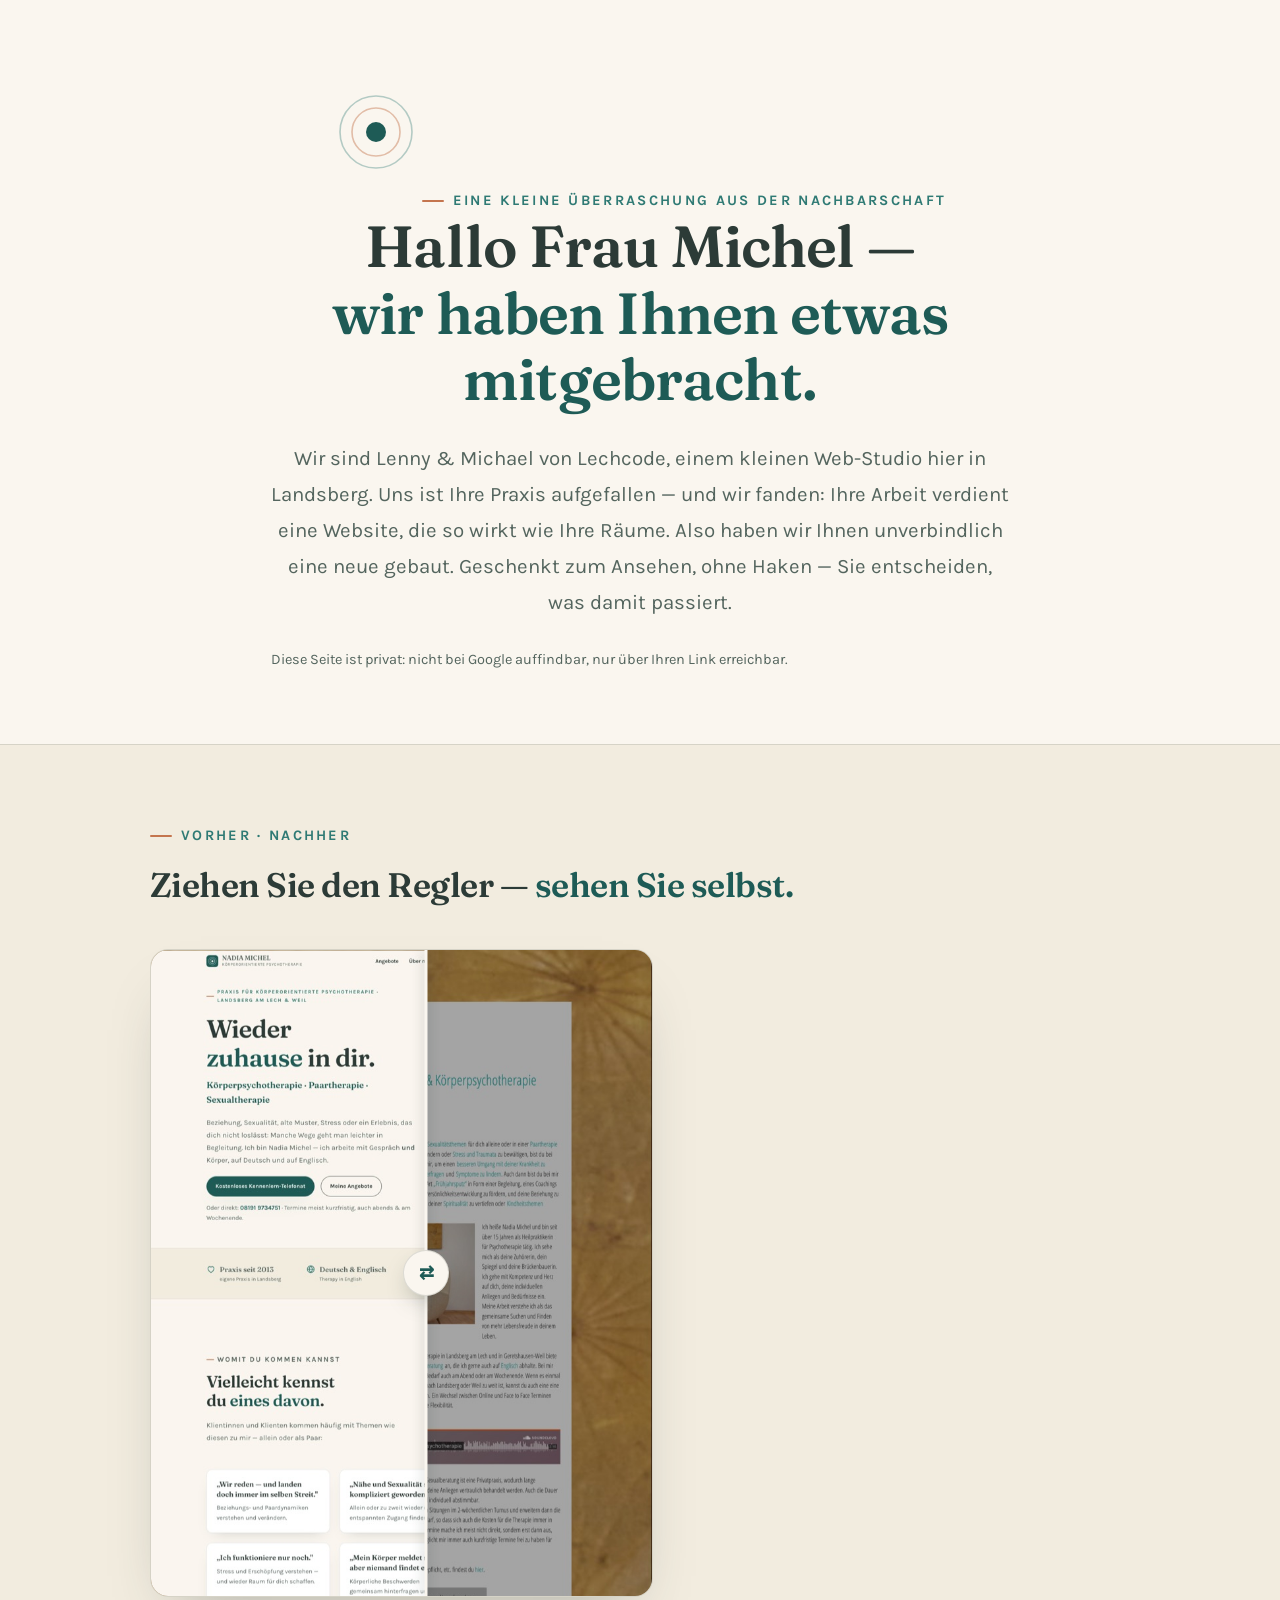
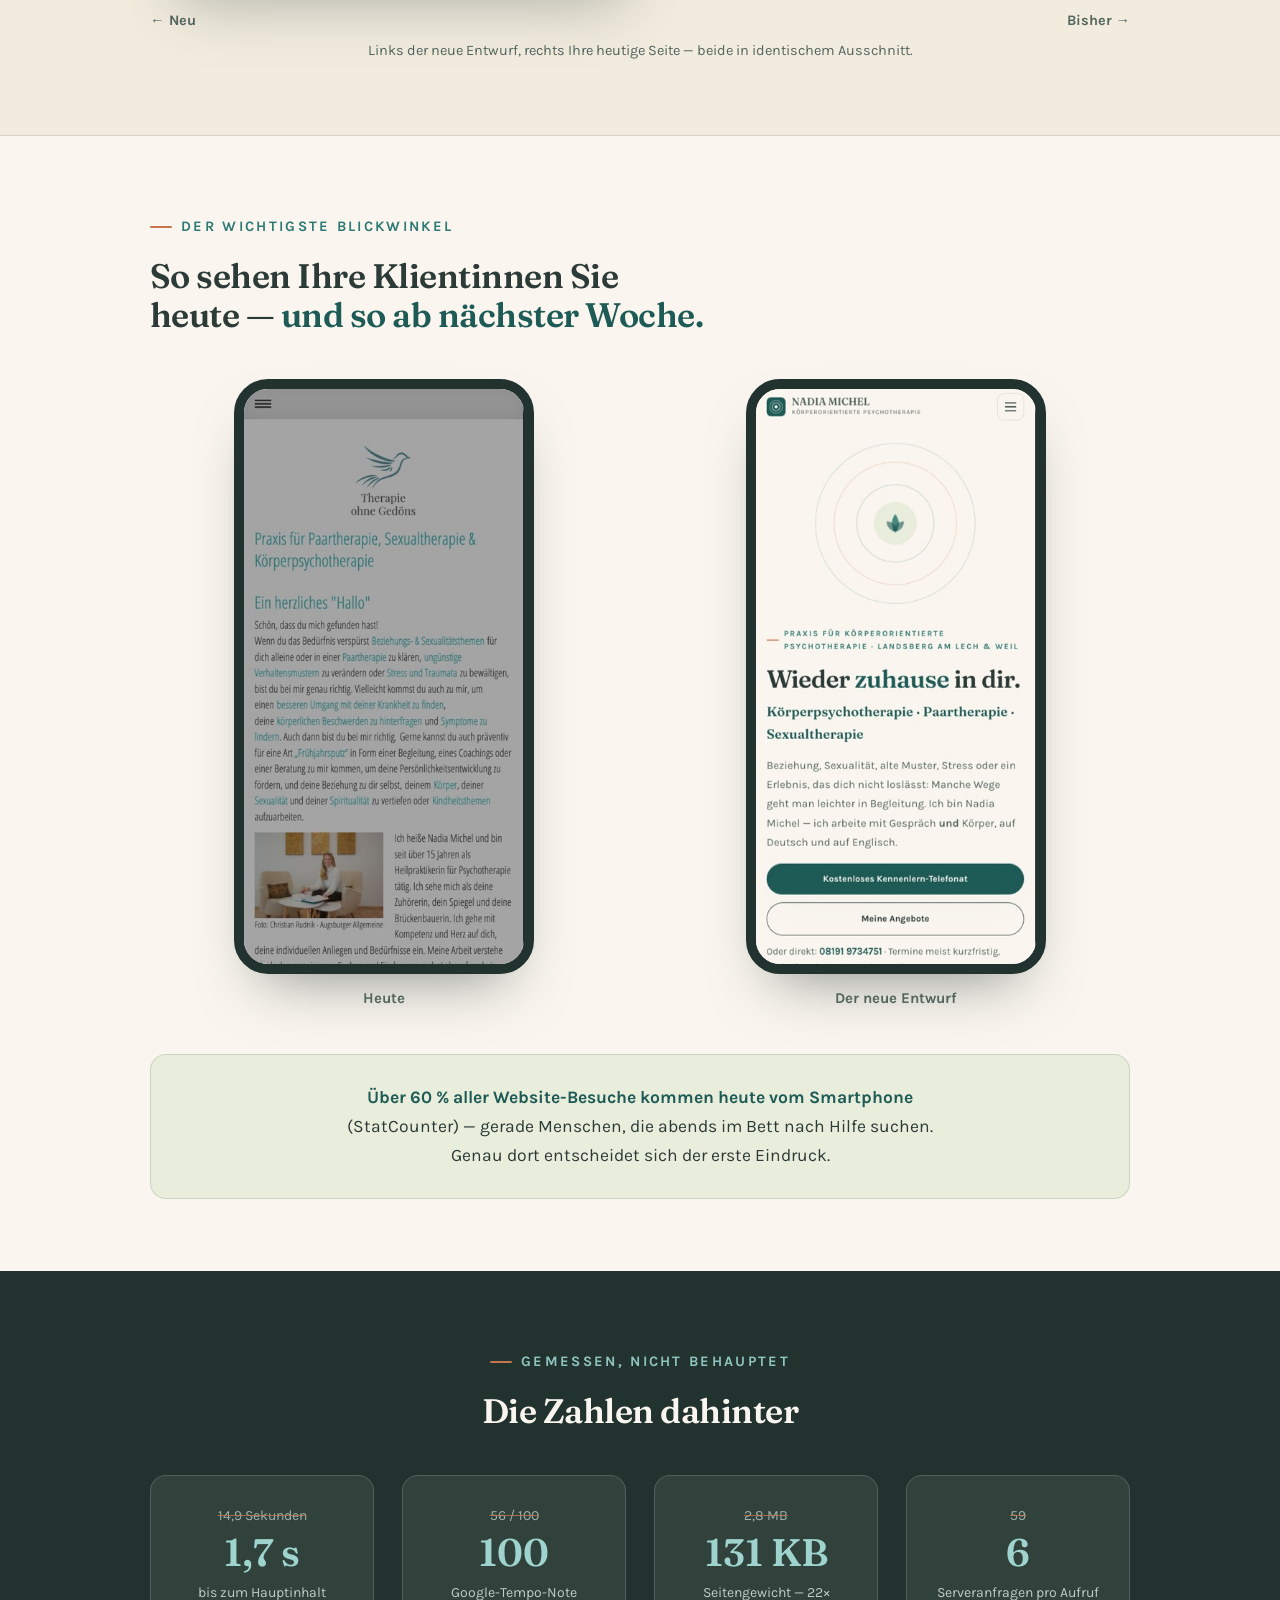
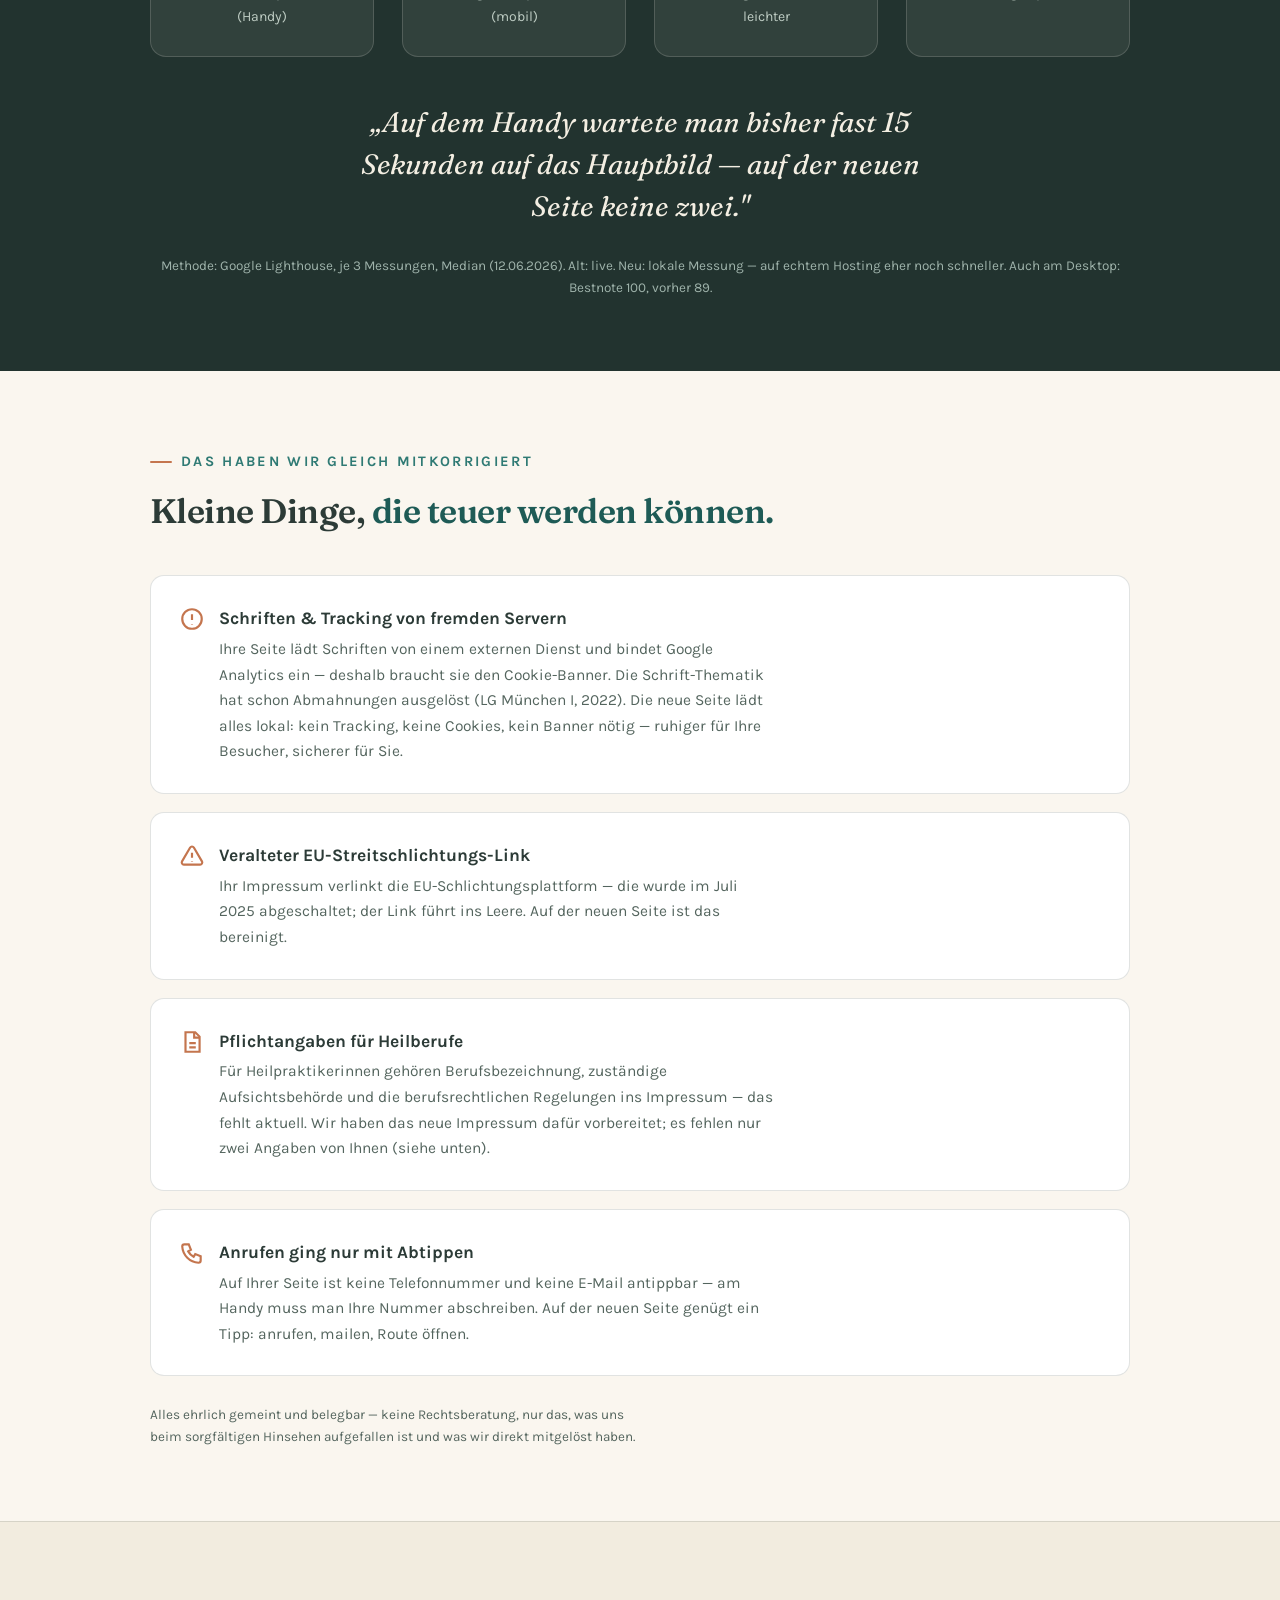
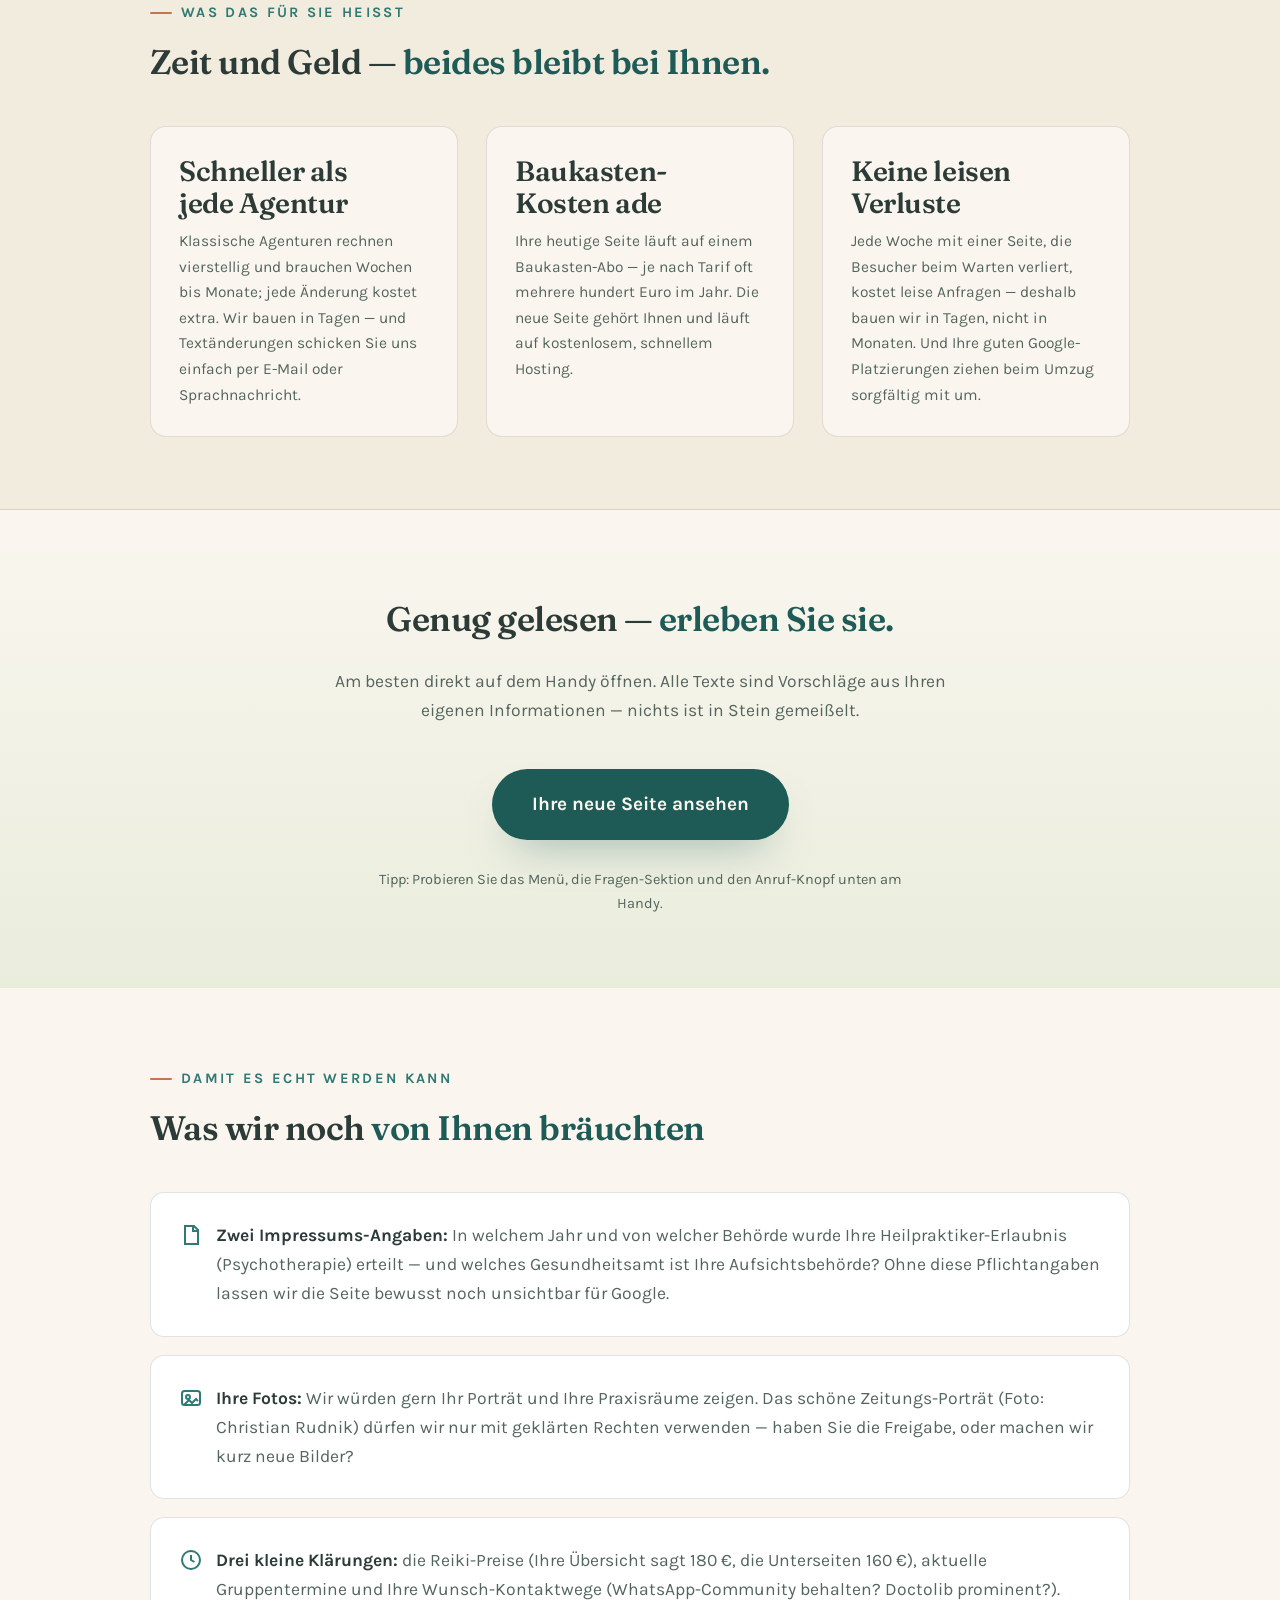
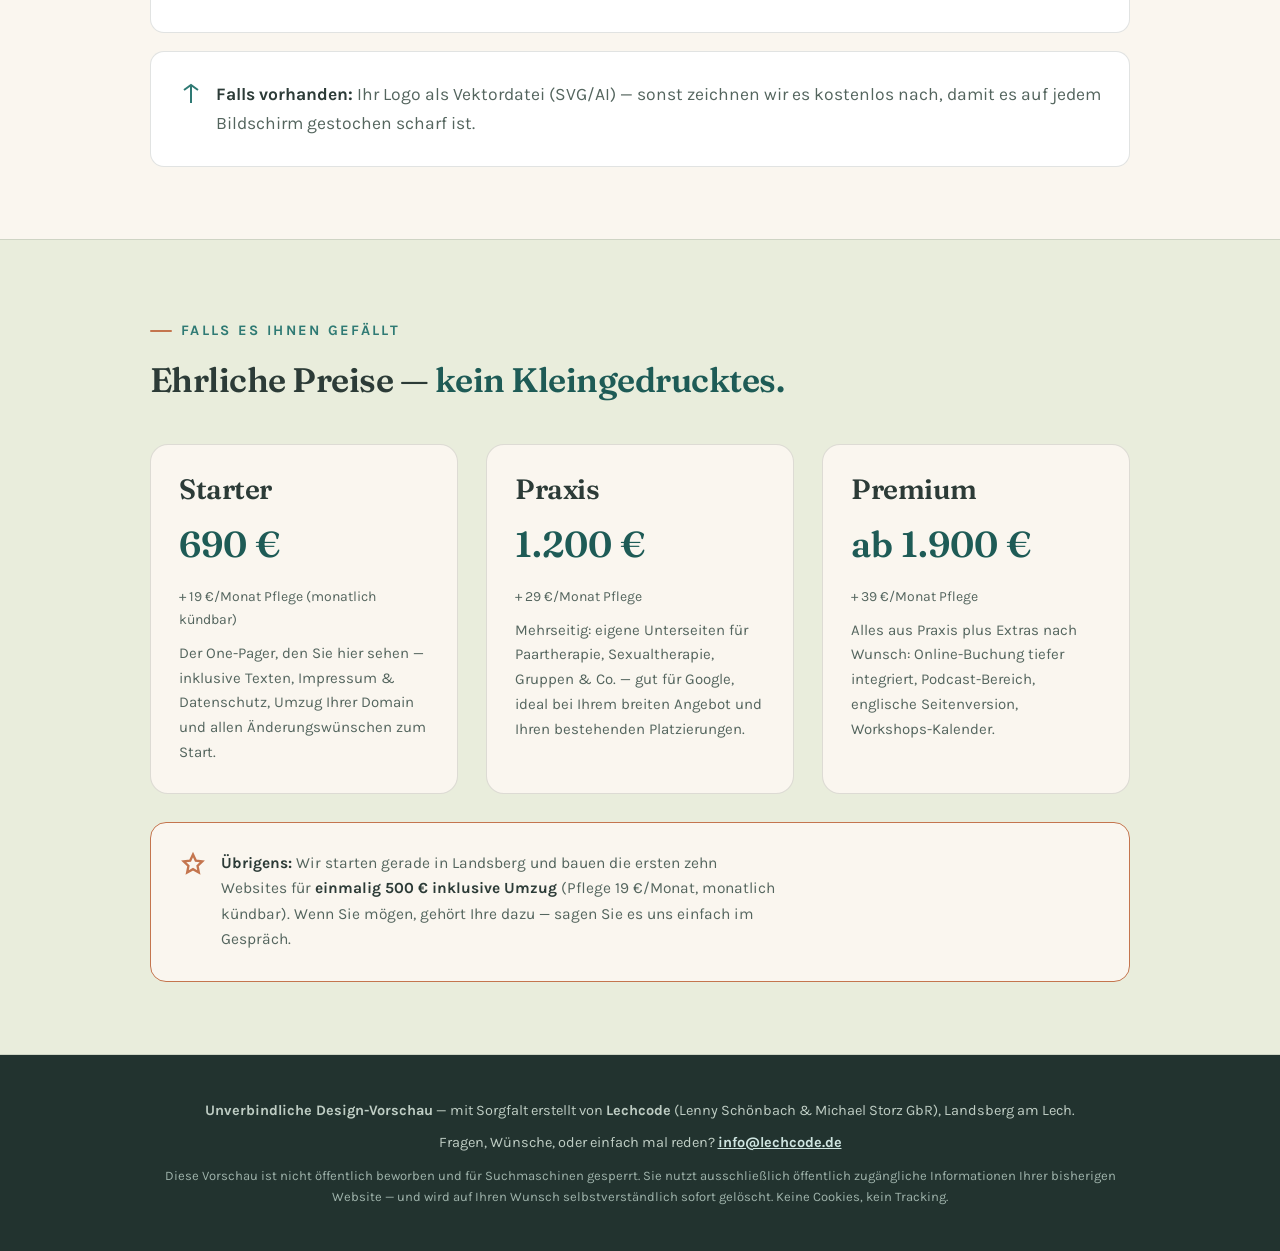
==== vorschau.html @ 9a9c70a4 "Demo-Vorschau Nadia Michel — körperorientierte Psychotherapie Landsberg (Lechcode, DEMO/KALT)" ====
<!DOCTYPE html>
<!-- LECHCODE Enthüllungsseite (QR-Ziel) · Variante KALT · 12.06.2026 -->
<html lang="de">
<head>
<meta charset="UTF-8" />
<meta name="viewport" content="width=device-width, initial-scale=1.0" />
<script>document.documentElement.classList.add('js');</script>
<meta name="robots" content="noindex, nofollow" />
<title>Eine Überraschung für Ihre Praxis, Frau Michel</title>
<meta name="description" content="Wir haben Ihre Website neu gedacht — eine unverbindliche Design-Vorschau von Lechcode aus Landsberg." />
<meta property="og:title" content="Eine Überraschung für Ihre Praxis, Frau Michel" />
<meta property="og:description" content="Ihre Website — neu gedacht. Unverbindliche Design-Vorschau von Lechcode, Landsberg." />
<meta property="og:type" content="website" />
<meta property="og:locale" content="de_DE" />
<meta property="og:image" content="https://lechcode.github.io/nadia-michel-vorschau/assets/og.jpg" />
<link rel="icon" href="data:image/svg+xml,%3Csvg xmlns='http://www.w3.org/2000/svg' viewBox='0 0 64 64'%3E%3Crect width='64' height='64' rx='14' fill='%231e5b56'/%3E%3Ccircle cx='32' cy='32' r='21' fill='none' stroke='%23faf6ef' stroke-width='2.4' opacity='.45'/%3E%3Ccircle cx='32' cy='32' r='13' fill='none' stroke='%23faf6ef' stroke-width='2.4' opacity='.75'/%3E%3Ccircle cx='32' cy='32' r='5.2' fill='%23faf6ef'/%3E%3C/svg%3E" />
<link rel="preload" href="assets/fonts/fraunces-600.woff2" as="font" type="font/woff2" crossorigin>
<link rel="preload" href="assets/fonts/karla-regular.woff2" as="font" type="font/woff2" crossorigin>
<link rel="stylesheet" href="assets/fonts.css">
<style>
:root{
  --paper:#faf6ef; --sand:#f2ecdf; --sage:#e9eddc;
  --ink:#2c3b37; --soft:#54655e; --teal:#2f7a74; --deep:#1e5b56; --night:#22332f;
  --terra:#c4754e; --line:rgba(44,59,55,.14);
  --serif:"Fraunces","Fraunces Fallback",Georgia,serif; --sans:"Karla","Karla Fallback",Arial,sans-serif;
  --s1:clamp(14px, 1.6vw, 18px); --s2:clamp(20px, 2.4vw, 28px); --s3:clamp(30px, 3.8vw, 44px); --s4:clamp(46px, 6vw, 72px);
  --ease:cubic-bezier(.22,.61,.36,1);
}
*{margin:0;padding:0;box-sizing:border-box;}
body{background:var(--paper);color:var(--ink);font-family:var(--sans);font-size:clamp(16px, .4vw + 15px, 17.5px);line-height:1.65;-webkit-font-smoothing:antialiased;}
h1,h2,h3{font-family:var(--serif);font-weight:600;line-height:1.15;letter-spacing:-.015em;text-wrap:balance;}
h1 em,h2 em{font-style:normal;color:var(--deep);}
p{max-width:62ch;}
a{color:var(--deep);}
img{display:block;max-width:100%;height:auto;}
.wrap{width:min(980px,92vw);margin-inline:auto;}
section{padding:var(--s4) 0;}
.eyebrow{font-weight:700;font-size:clamp(13.5px,.3vw + 12.7px,14.5px);letter-spacing:.16em;text-transform:uppercase;color:var(--teal);display:inline-flex;align-items:center;gap:9px;}
.eyebrow::before{content:"";width:22px;height:2px;border-radius:2px;background:var(--terra);}
h2{font-size:clamp(25px, 2.1vw + 19px, 34px);margin-top:var(--s1);}
.lead{color:var(--soft);font-size:clamp(18px,.65vw + 16.3px,20.5px);line-height:1.75;margin-top:var(--s2);}
.btn{display:inline-flex;align-items:center;justify-content:center;gap:10px;background:var(--deep);color:var(--paper);text-decoration:none;font-weight:700;font-size:17px;padding:16px 30px;border-radius:999px;min-height:48px;box-shadow:0 22px 44px -22px rgba(30,91,86,.5);transition:transform .25s var(--ease),background .25s;}
.btn:hover{background:var(--teal);transform:translateY(-2px);}
.hero{padding-top:clamp(60px,10vh,110px);text-align:center;}
.hero .wrap{max-width:780px;}
.hero h1{font-size:clamp(32px, 4.6vw + 16px, 58px);}
.hero .lead{margin-inline:auto;}
.kreis-deko{width:84px;height:84px;margin:0 auto var(--s2);}
.hinweis-zeile{margin-top:var(--s2);font-size:14.5px;color:var(--soft);}

.slider-sec{background:var(--sand);border-block:1px solid var(--line);}
.slider{position:relative;border-radius:18px;overflow:hidden;border:1px solid var(--line);box-shadow:0 30px 60px -30px rgba(44,59,55,.4);max-height:72vh;aspect-ratio:760/980;}
.slider img{width:100%;height:100%;object-fit:cover;object-position:top center;position:absolute;inset:0;}
.slider .oben{position:absolute;inset:0;clip-path:inset(0 45% 0 0);}
.slider .linie{position:absolute;top:0;bottom:0;left:55%;width:3px;background:var(--paper);transform:translateX(-50%);pointer-events:none;box-shadow:0 0 12px rgba(34,51,47,.35);}
.slider .griff{position:absolute;top:50%;left:55%;transform:translate(-50%,-50%);width:46px;height:46px;border-radius:50%;background:var(--paper);border:1px solid var(--line);display:grid;place-items:center;font-weight:700;color:var(--deep);pointer-events:none;box-shadow:0 10px 24px -8px rgba(44,59,55,.4);}
.slider input{position:absolute;inset:0;width:100%;height:100%;opacity:0;cursor:ew-resize;}
.slider-labels{display:flex;justify-content:space-between;margin-top:12px;font-weight:700;font-size:14.5px;color:var(--soft);}
.slider-hint{text-align:center;color:var(--soft);font-size:14.5px;margin-top:6px;max-width:100%;}

.phones{display:grid;grid-template-columns:1fr 1fr;gap:var(--s3);align-items:start;margin-top:var(--s3);}
.phone{max-width:300px;margin-inline:auto;}
.phone .rahmen{border:10px solid var(--night);border-radius:34px;overflow:hidden;box-shadow:0 30px 60px -28px rgba(34,51,47,.55);background:#fff;}
.phone img{width:100%;}
.phone figcaption{text-align:center;margin-top:12px;font-weight:700;color:var(--soft);font-size:15px;}
.stat-box{margin-top:var(--s3);background:var(--sage);border:1px solid var(--line);border-radius:16px;padding:var(--s2);text-align:center;}
.stat-box b{color:var(--deep);}
.stat-box p{margin-inline:auto;}

.tacho{background:var(--night);color:var(--paper);text-align:center;}
.tacho h2,.tacho .eyebrow{color:var(--paper);}
.tacho .eyebrow{color:#8fc4be;}
.tacho-grid{display:grid;grid-template-columns:repeat(4,1fr);gap:var(--s2);margin-top:var(--s3);}
.tacho-card{background:rgba(250,246,239,.07);border:1px solid rgba(250,246,239,.16);border-radius:16px;padding:var(--s2);}
.tacho-card .alt{font-size:14px;color:#9fb3ab;text-decoration:line-through;text-decoration-color:rgba(196,117,78,.8);}
.tacho-card .neu{font-family:var(--serif);font-size:clamp(26px,3vw,40px);color:#9ed4cd;line-height:1.1;margin-top:4px;}
.tacho-card .label{font-size:14px;color:#bfcdc4;margin-top:8px;}
.tacho-satz{margin:var(--s3) auto 0;font-family:var(--serif);font-style:italic;font-size:var(--s2);max-width:34ch;color:#f3eee2;line-height:1.5;}
.tacho-fine{margin-top:var(--s2);font-size:13.5px;color:#9fb3ab;max-width:100%;}

.recht-grid{display:grid;gap:var(--s1);margin-top:var(--s3);}
.recht-item{display:flex;gap:14px;background:#fff;border:1px solid var(--line);border-radius:14px;padding:var(--s2);}
.recht-item svg{width:26px;height:26px;flex:none;margin-top:2px;}
.recht-item b{display:block;}
.recht-item p{color:var(--soft);font-size:15.5px;margin-top:4px;}
.recht-fine{margin-top:var(--s2);font-size:13.5px;color:var(--soft);}

.heisst{background:var(--sand);border-block:1px solid var(--line);}
.heisst-grid{display:grid;grid-template-columns:repeat(3,1fr);gap:var(--s2);margin-top:var(--s3);}
.heisst-card{background:var(--paper);border:1px solid var(--line);border-radius:16px;padding:var(--s2);}
.heisst-card h3{font-size:var(--s2);}
.heisst-card p{color:var(--soft);font-size:15.5px;margin-top:10px;}

.cta-mitte{text-align:center;background:linear-gradient(180deg,var(--paper),var(--sage));}
.cta-mitte .btn{font-size:19px;padding:20px 40px;}
.cta-mitte p{margin:var(--s2) auto 0;color:var(--soft);}

.brauchen ul{list-style:none;display:grid;gap:var(--s1);margin-top:var(--s3);}
.brauchen li{display:flex;gap:13px;background:#fff;border:1px solid var(--line);border-radius:14px;padding:var(--s2);color:var(--soft);}
.brauchen li b{color:var(--ink);}
.brauchen svg{width:24px;height:24px;flex:none;margin-top:2px;}

.preise{background:var(--sage);border-block:1px solid var(--line);}
.preis-grid{display:grid;grid-template-columns:repeat(3,1fr);gap:var(--s2);margin-top:var(--s3);}
.preis-card{background:var(--paper);border:1px solid var(--line);border-radius:18px;padding:var(--s2);display:flex;flex-direction:column;gap:10px;}
.preis-card h3{font-size:var(--s2);}
.preis-card .summe{font-family:var(--serif);font-size:clamp(26px,3vw,36px);color:var(--deep);}
.preis-card .monat{font-size:14px;color:var(--soft);}
.preis-card p{color:var(--soft);font-size:15px;flex-grow:1;}
.start-box{margin-top:var(--s2);background:var(--paper);border:1.5px solid var(--terra);border-radius:16px;padding:var(--s2);display:flex;gap:14px;align-items:flex-start;}
.start-box svg{width:28px;height:28px;flex:none;}
.start-box p{color:var(--soft);font-size:15.5px;}
.start-box b{color:var(--ink);}

.site-footer{background:var(--night);color:#bfcdc4;padding:var(--s3) 0;text-align:center;font-size:14.5px;}
.site-footer a{color:#cfe5e1;font-weight:700;}
.site-footer p{max-width:100%;}
.site-footer .fein{margin-top:10px;font-size:13px;color:#9fb3ab;}

.js .reveal{opacity:0;transform:translateY(16px);transition:opacity .45s var(--ease),transform .45s var(--ease);}
.js .reveal.in{opacity:1;transform:none;}
@media (prefers-reduced-motion: reduce){.js .reveal{opacity:1;transform:none;transition:none;}.btn{transition:none;}}
@media (max-width: 820px){
  .tacho-grid{grid-template-columns:1fr 1fr;}
  .heisst-grid,.preis-grid{grid-template-columns:1fr;}
  .phones{grid-template-columns:1fr;}
}
</style>
</head>
<body>

<!-- 1 · Persönliche Begrüßung -->
<section class="hero">
  <div class="wrap">
    <svg class="kreis-deko" viewBox="0 0 84 84" role="img" aria-label="Drei ruhige Kreise"><circle cx="42" cy="42" r="36" fill="none" stroke="#2f7a74" stroke-width="1.6" opacity=".35"/><circle cx="42" cy="42" r="24" fill="none" stroke="#c4754e" stroke-width="1.6" opacity=".45"/><circle cx="42" cy="42" r="10" fill="#1e5b56"/></svg>
    <p class="eyebrow" style="justify-content:center">Eine kleine Überraschung aus der Nachbarschaft</p>
    <h1>Hallo Frau Michel —<br><em>wir haben Ihnen etwas mitgebracht.</em></h1>
    <p class="lead">Wir sind Lenny &amp; Michael von Lechcode, einem kleinen Web-Studio hier in Landsberg. Uns ist Ihre Praxis aufgefallen — und wir fanden: Ihre Arbeit verdient eine Website, die so wirkt wie Ihre Räume. Also haben wir Ihnen unverbindlich eine neue gebaut. Geschenkt zum Ansehen, ohne Haken — Sie entscheiden, was damit passiert.</p>
    <p class="hinweis-zeile">Diese Seite ist privat: nicht bei Google auffindbar, nur über Ihren Link erreichbar.</p>
  </div>
</section>

<!-- 2 · Vorher/Nachher-Slider -->
<section class="slider-sec">
  <div class="wrap">
    <p class="eyebrow">Vorher · Nachher</p>
    <h2>Ziehen Sie den Regler — <em>sehen Sie selbst.</em></h2>
    <div class="slider reveal" id="slider" style="margin-top:var(--s3)">
      <img src="vorschau-assets/slider-alt.jpg" alt="Ihre bisherige Website (Bildschirmfoto)" width="760" height="2216" fetchpriority="high">
      <div class="oben" id="slider-oben">
        <img src="vorschau-assets/slider-neu.jpg" alt="Der neue Entwurf Ihrer Website (Bildschirmfoto)" width="760" height="2216">
      </div>
      <div class="linie" id="slider-linie" aria-hidden="true"></div>
      <div class="griff" id="slider-griff" aria-hidden="true">⇄</div>
      <input type="range" min="0" max="100" value="55" id="slider-range" aria-label="Vergleich alt und neu: Regler nach links für die alte, nach rechts für die neue Seite">
    </div>
    <div class="slider-labels"><span>← Neu</span><span>Bisher →</span></div>
    <p class="slider-hint">Links der neue Entwurf, rechts Ihre heutige Seite — beide in identischem Ausschnitt.</p>
  </div>
</section>

<!-- 3 · Handy-Reframe -->
<section>
  <div class="wrap">
    <p class="eyebrow">Der wichtigste Blickwinkel</p>
    <h2>So sehen Ihre Klientinnen Sie heute — <em>und so ab nächster Woche.</em></h2>
    <div class="phones">
      <figure class="phone reveal">
        <div class="rahmen"><img src="vorschau-assets/phone-alt.jpg" alt="Ihre bisherige Website auf dem Smartphone" width="390" height="800" loading="lazy" decoding="async"></div>
        <figcaption>Heute</figcaption>
      </figure>
      <figure class="phone reveal">
        <div class="rahmen"><img src="vorschau-assets/phone-neu.jpg" alt="Der neue Entwurf auf dem Smartphone" width="390" height="800" loading="lazy" decoding="async"></div>
        <figcaption>Der neue Entwurf</figcaption>
      </figure>
    </div>
    <div class="stat-box reveal">
      <p><b>Über 60 % aller Website-Besuche kommen heute vom Smartphone</b> (StatCounter) — gerade Menschen, die abends im Bett nach Hilfe suchen. Genau dort entscheidet sich der erste Eindruck.</p>
    </div>
  </div>
</section>

<!-- 4 · Tacho -->
<section class="tacho">
  <div class="wrap">
    <p class="eyebrow">Gemessen, nicht behauptet</p>
    <h2>Die Zahlen dahinter</h2>
    <div class="tacho-grid">
      <div class="tacho-card reveal"><div class="alt">14,9 Sekunden</div><div class="neu">1,7 s</div><div class="label">bis zum Hauptinhalt (Handy)</div></div>
      <div class="tacho-card reveal"><div class="alt">56 / 100</div><div class="neu">100</div><div class="label">Google-Tempo-Note (mobil)</div></div>
      <div class="tacho-card reveal"><div class="alt">2,8 MB</div><div class="neu">131 KB</div><div class="label">Seitengewicht — 22× leichter</div></div>
      <div class="tacho-card reveal"><div class="alt">59</div><div class="neu">6</div><div class="label">Serveranfragen pro Aufruf</div></div>
    </div>
    <p class="tacho-satz">„Auf dem Handy wartete man bisher fast 15 Sekunden auf das Hauptbild — auf der neuen Seite keine zwei."</p>
    <p class="tacho-fine">Methode: Google Lighthouse, je 3 Messungen, Median (12.06.2026). Alt: live. Neu: lokale Messung — auf echtem Hosting eher noch schneller. Auch am Desktop: Bestnote 100, vorher 89.</p>
  </div>
</section>

<!-- 5 · Rechts-Block -->
<section>
  <div class="wrap">
    <p class="eyebrow">Das haben wir gleich mitkorrigiert</p>
    <h2>Kleine Dinge, <em>die teuer werden können.</em></h2>
    <div class="recht-grid">
      <div class="recht-item reveal">
        <svg viewBox="0 0 24 24" fill="none" stroke="#c4754e" stroke-width="2" aria-hidden="true"><circle cx="12" cy="12" r="9"/><path d="M12 7.5v5.5M12 16.5v.5"/></svg>
        <div><b>Schriften &amp; Tracking von fremden Servern</b><p>Ihre Seite lädt Schriften von einem externen Dienst und bindet Google Analytics ein — deshalb braucht sie den Cookie-Banner. Die Schrift-Thematik hat schon Abmahnungen ausgelöst (LG München I, 2022). Die neue Seite lädt alles lokal: kein Tracking, keine Cookies, kein Banner nötig — ruhiger für Ihre Besucher, sicherer für Sie.</p></div>
      </div>
      <div class="recht-item reveal">
        <svg viewBox="0 0 24 24" fill="none" stroke="#c4754e" stroke-width="2" aria-hidden="true"><path d="M10.3 4.2 2.8 17a2 2 0 0 0 1.7 3h15a2 2 0 0 0 1.7-3L13.7 4.2a2 2 0 0 0-3.4 0Z"/><path d="M12 9v4.5M12 17v.5"/></svg>
        <div><b>Veralteter EU-Streitschlichtungs-Link</b><p>Ihr Impressum verlinkt die EU-Schlichtungsplattform — die wurde im Juli 2025 abgeschaltet; der Link führt ins Leere. Auf der neuen Seite ist das bereinigt.</p></div>
      </div>
      <div class="recht-item reveal">
        <svg viewBox="0 0 24 24" fill="none" stroke="#c4754e" stroke-width="2" aria-hidden="true"><path d="M6 3h9l4 4v14H6Z"/><path d="M14 3v5h5M9.5 13h6M9.5 17h6"/></svg>
        <div><b>Pflichtangaben für Heilberufe</b><p>Für Heilpraktikerinnen gehören Berufsbezeichnung, zuständige Aufsichtsbehörde und die berufsrechtlichen Regelungen ins Impressum — das fehlt aktuell. Wir haben das neue Impressum dafür vorbereitet; es fehlen nur zwei Angaben von Ihnen (siehe unten).</p></div>
      </div>
      <div class="recht-item reveal">
        <svg viewBox="0 0 24 24" fill="none" stroke="#c4754e" stroke-width="2" aria-hidden="true"><path d="M5 4h4l2 5-2.5 1.5a12 12 0 0 0 5 5L15 13l5 2v4a2 2 0 0 1-2 2A16 16 0 0 1 3 6a2 2 0 0 1 2-2Z"/></svg>
        <div><b>Anrufen ging nur mit Abtippen</b><p>Auf Ihrer Seite ist keine Telefonnummer und keine E-Mail antippbar — am Handy muss man Ihre Nummer abschreiben. Auf der neuen Seite genügt ein Tipp: anrufen, mailen, Route öffnen.</p></div>
      </div>
    </div>
    <p class="recht-fine">Alles ehrlich gemeint und belegbar — keine Rechtsberatung, nur das, was uns beim sorgfältigen Hinsehen aufgefallen ist und was wir direkt mitgelöst haben.</p>
  </div>
</section>

<!-- 6 · Was das heißt -->
<section class="heisst">
  <div class="wrap">
    <p class="eyebrow">Was das für Sie heißt</p>
    <h2>Zeit und Geld — <em>beides bleibt bei Ihnen.</em></h2>
    <div class="heisst-grid">
      <div class="heisst-card reveal"><h3>Schneller als jede Agentur</h3><p>Klassische Agenturen rechnen vierstellig und brauchen Wochen bis Monate; jede Änderung kostet extra. Wir bauen in Tagen — und Textänderungen schicken Sie uns einfach per E-Mail oder Sprachnachricht.</p></div>
      <div class="heisst-card reveal"><h3>Baukasten-Kosten ade</h3><p>Ihre heutige Seite läuft auf einem Baukasten-Abo — je nach Tarif oft mehrere hundert Euro im Jahr. Die neue Seite gehört Ihnen und läuft auf kostenlosem, schnellem Hosting.</p></div>
      <div class="heisst-card reveal"><h3>Keine leisen Verluste</h3><p>Jede Woche mit einer Seite, die Besucher beim Warten verliert, kostet leise Anfragen — deshalb bauen wir in Tagen, nicht in Monaten. Und Ihre guten Google-Platzierungen ziehen beim Umzug sorgfältig mit um.</p></div>
    </div>
  </div>
</section>

<!-- 7 · Button zur Demo -->
<section class="cta-mitte">
  <div class="wrap">
    <h2>Genug gelesen — <em>erleben Sie sie.</em></h2>
    <p style="margin-bottom:var(--s3)">Am besten direkt auf dem Handy öffnen. Alle Texte sind Vorschläge aus Ihren eigenen Informationen — nichts ist in Stein gemeißelt.</p>
    <a class="btn" href="index.html">Ihre neue Seite ansehen</a>
    <p style="font-size:14.5px">Tipp: Probieren Sie das Menü, die Fragen-Sektion und den Anruf-Knopf unten am Handy.</p>
  </div>
</section>

<!-- 8 · Was wir noch brauchen -->
<section class="brauchen">
  <div class="wrap">
    <p class="eyebrow">Damit es echt werden kann</p>
    <h2>Was wir noch <em>von Ihnen bräuchten</em></h2>
    <ul>
      <li class="reveal"><svg viewBox="0 0 24 24" fill="none" stroke="#2f7a74" stroke-width="2" aria-hidden="true"><path d="M6 3h9l4 4v14H6Z"/><path d="M14 3v5h5"/></svg><span><b>Zwei Impressums-Angaben:</b> In welchem Jahr und von welcher Behörde wurde Ihre Heilpraktiker-Erlaubnis (Psychotherapie) erteilt — und welches Gesundheitsamt ist Ihre Aufsichtsbehörde? Ohne diese Pflichtangaben lassen wir die Seite bewusst noch unsichtbar für Google.</span></li>
      <li class="reveal"><svg viewBox="0 0 24 24" fill="none" stroke="#2f7a74" stroke-width="2" aria-hidden="true"><rect x="3" y="5" width="18" height="14" rx="2.5"/><circle cx="9" cy="11" r="2"/><path d="m5 19 5-5 3 3 4-4 2 2"/></svg><span><b>Ihre Fotos:</b> Wir würden gern Ihr Porträt und Ihre Praxisräume zeigen. Das schöne Zeitungs-Porträt (Foto: Christian Rudnik) dürfen wir nur mit geklärten Rechten verwenden — haben Sie die Freigabe, oder machen wir kurz neue Bilder?</span></li>
      <li class="reveal"><svg viewBox="0 0 24 24" fill="none" stroke="#2f7a74" stroke-width="2" aria-hidden="true"><circle cx="12" cy="12" r="9"/><path d="M12 7v5l3.5 2"/></svg><span><b>Drei kleine Klärungen:</b> die Reiki-Preise (Ihre Übersicht sagt 180 €, die Unterseiten 160 €), aktuelle Gruppentermine und Ihre Wunsch-Kontaktwege (WhatsApp-Community behalten? Doctolib prominent?).</span></li>
      <li class="reveal"><svg viewBox="0 0 24 24" fill="none" stroke="#2f7a74" stroke-width="2" aria-hidden="true"><path d="M12 3v18M5 8l7-5 7 5"/></svg><span><b>Falls vorhanden:</b> Ihr Logo als Vektordatei (SVG/AI) — sonst zeichnen wir es kostenlos nach, damit es auf jedem Bildschirm gestochen scharf ist.</span></li>
    </ul>
  </div>
</section>

<!-- 9 · Preise (KALT: Pakete + Startangebot-Hinweis) -->
<section class="preise">
  <div class="wrap">
    <p class="eyebrow">Falls es Ihnen gefällt</p>
    <h2>Ehrliche Preise — <em>kein Kleingedrucktes.</em></h2>
    <div class="preis-grid">
      <div class="preis-card reveal"><h3>Starter</h3><div class="summe">690 €</div><div class="monat">+ 19 €/Monat Pflege (monatlich kündbar)</div><p>Der One-Pager, den Sie hier sehen — inklusive Texten, Impressum &amp; Datenschutz, Umzug Ihrer Domain und allen Änderungswünschen zum Start.</p></div>
      <div class="preis-card reveal"><h3>Praxis</h3><div class="summe">1.200 €</div><div class="monat">+ 29 €/Monat Pflege</div><p>Mehrseitig: eigene Unterseiten für Paartherapie, Sexualtherapie, Gruppen &amp; Co. — gut für Google, ideal bei Ihrem breiten Angebot und Ihren bestehenden Platzierungen.</p></div>
      <div class="preis-card reveal"><h3>Premium</h3><div class="summe">ab 1.900 €</div><div class="monat">+ 39 €/Monat Pflege</div><p>Alles aus Praxis plus Extras nach Wunsch: Online-Buchung tiefer integriert, Podcast-Bereich, englische Seitenversion, Workshops-Kalender.</p></div>
    </div>
    <div class="start-box reveal">
      <svg viewBox="0 0 24 24" fill="none" stroke="#c4754e" stroke-width="2" aria-hidden="true"><path d="M12 3l2.4 5.2 5.6.7-4.1 3.9 1.1 5.6-5-2.8-5 2.8 1.1-5.6L4 8.9l5.6-.7Z"/></svg>
      <p><b>Übrigens:</b> Wir starten gerade in Landsberg und bauen die ersten zehn Websites für <b>einmalig 500 € inklusive Umzug</b> (Pflege 19 €/Monat, monatlich kündbar). Wenn Sie mögen, gehört Ihre dazu — sagen Sie es uns einfach im Gespräch.</p>
    </div>
  </div>
</section>

<!-- 10 · Footer -->
<footer class="site-footer">
  <div class="wrap">
    <p><b>Unverbindliche Design-Vorschau</b> — mit Sorgfalt erstellt von <b>Lechcode</b> (Lenny Schönbach &amp; Michael Storz GbR), Landsberg am Lech.</p>
    <p style="margin-top:8px">Fragen, Wünsche, oder einfach mal reden? <a href="mailto:info@lechcode.de">info@lechcode.de</a></p>
    <p class="fein">Diese Vorschau ist nicht öffentlich beworben und für Suchmaschinen gesperrt. Sie nutzt ausschließlich öffentlich zugängliche Informationen Ihrer bisherigen Website — und wird auf Ihren Wunsch selbstverständlich sofort gelöscht. Keine Cookies, kein Tracking.</p>
  </div>
</footer>

<script>
(function(){
  "use strict";
  /* Slider */
  var range=document.getElementById('slider-range'),oben=document.getElementById('slider-oben'),griff=document.getElementById('slider-griff'),linie=document.getElementById('slider-linie');
  function setP(v){var r=100-v;oben.style.clipPath='inset(0 '+r+'% 0 0)';griff.style.left=v+'%';linie.style.left=v+'%';}
  range.addEventListener('input',function(){setP(this.value);});
  setP(55);
  /* Reveals */
  var els=document.querySelectorAll('.reveal');
  var reduce=window.matchMedia('(prefers-reduced-motion: reduce)');
  if(reduce.matches||!('IntersectionObserver' in window)){els.forEach(function(el){el.classList.add('in');});}
  else{var io=new IntersectionObserver(function(es){es.forEach(function(en){if(en.isIntersecting){en.target.classList.add('in');io.unobserve(en.target);}});},{threshold:.1});els.forEach(function(el){io.observe(el);});}
})();
</script>
</body>
</html>
---- assets/fonts.css ----
/* ============================================================
   Nadia Michel · lokal gehostete Schriften (latin-Subset)
   Fraunces (Headlines + Zitat-Italic) · Karla (Fließtext)
   DSGVO: KEINE Verbindung zu Google/Drittservern.
   size-adjust-Fallbacks gegen Font-Swap-CLS (kalibriert in QA).
   ============================================================ */

@font-face{font-family:'Fraunces';font-style:normal;font-weight:600;font-display:swap;src:url(fonts/fraunces-600.woff2) format('woff2');}
@font-face{font-family:'Fraunces';font-style:italic;font-weight:400;font-display:swap;src:url(fonts/fraunces-italic.woff2) format('woff2');}
@font-face{font-family:'Karla';font-style:normal;font-weight:400;font-display:swap;src:url(fonts/karla-regular.woff2) format('woff2');}
@font-face{font-family:'Karla';font-style:normal;font-weight:700;font-display:swap;src:url(fonts/karla-700.woff2) format('woff2');}

/* Metrik-angepasste System-Fallbacks (CLS ≈ 0 beim Swap) —
   gemessen per Canvas measureText (12.06.2026): Fraunces/Georgia 108,6 % · Karla/Arial 99,9 % */
@font-face{font-family:'Fraunces Fallback';src:local('Georgia');size-adjust:108.6%;ascent-override:89%;descent-override:23%;}
@font-face{font-family:'Karla Fallback';src:local('Arial');size-adjust:100%;ascent-override:97%;descent-override:25%;}
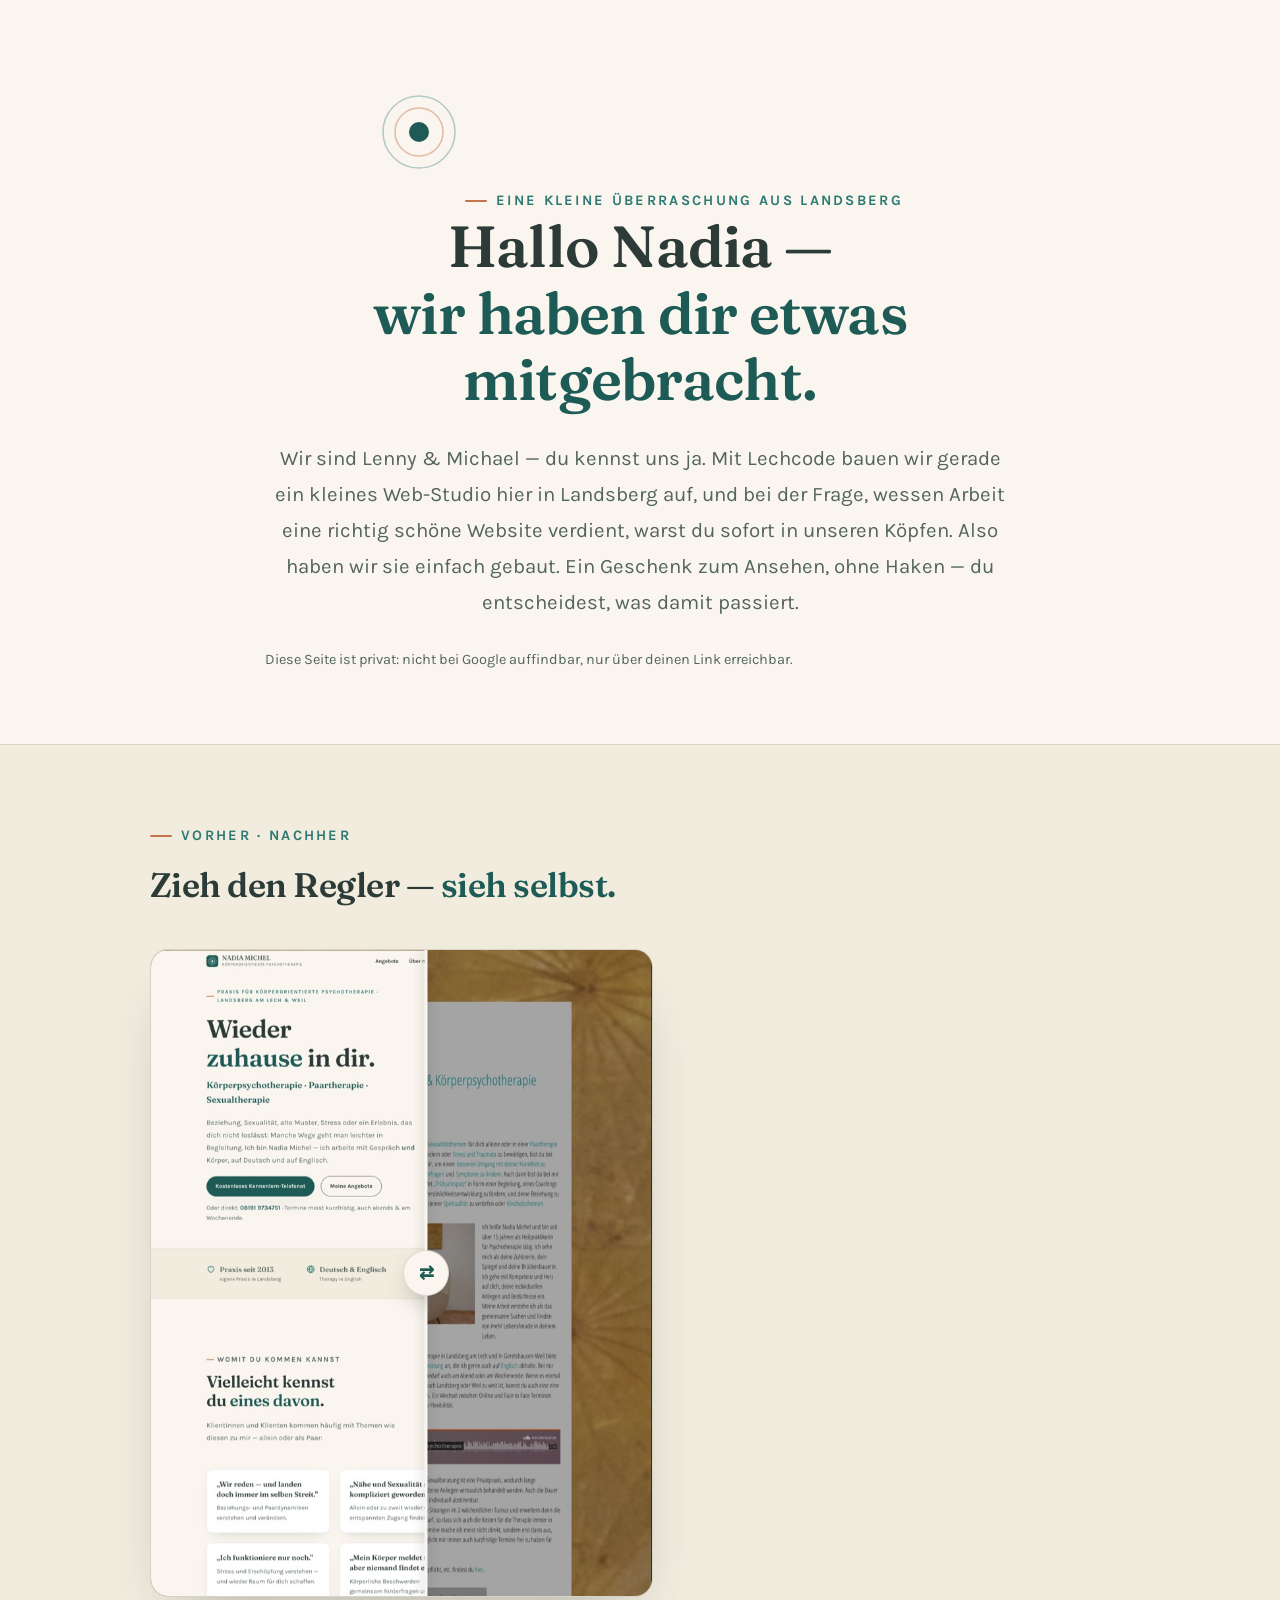
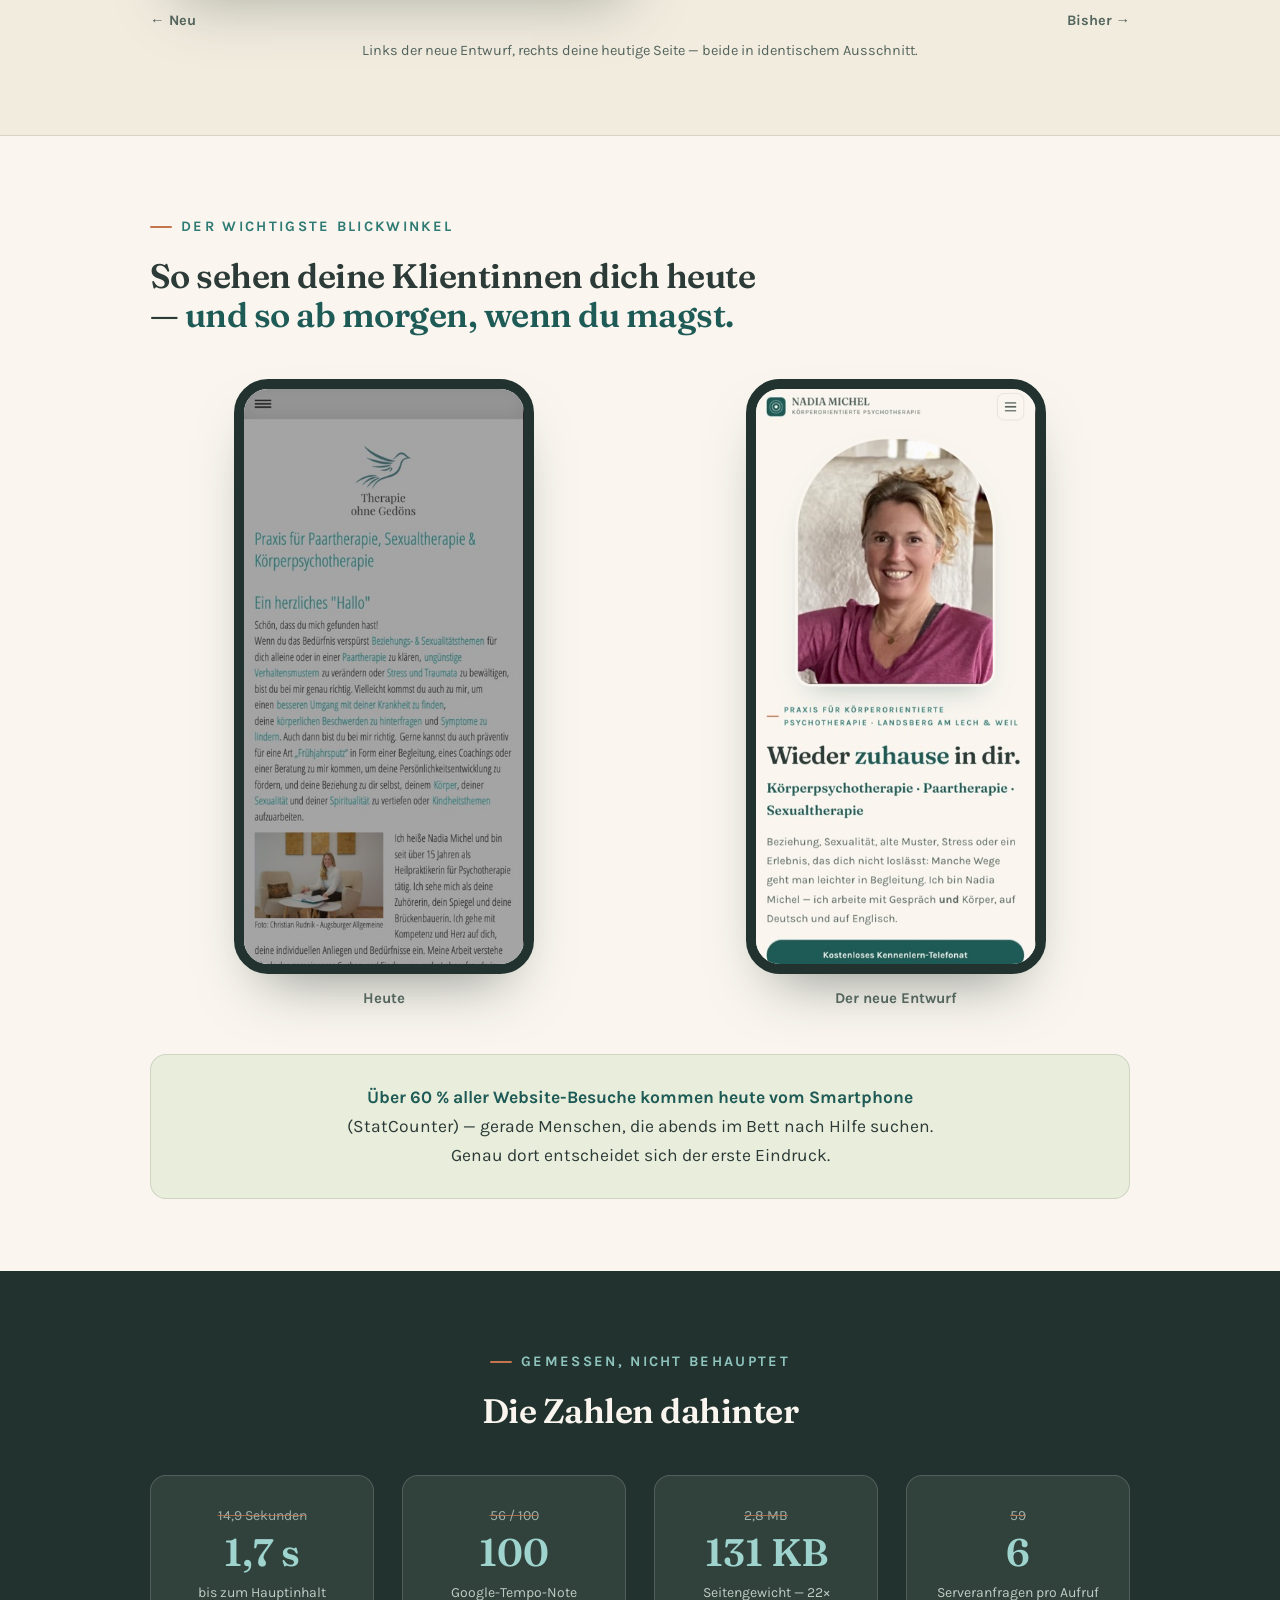
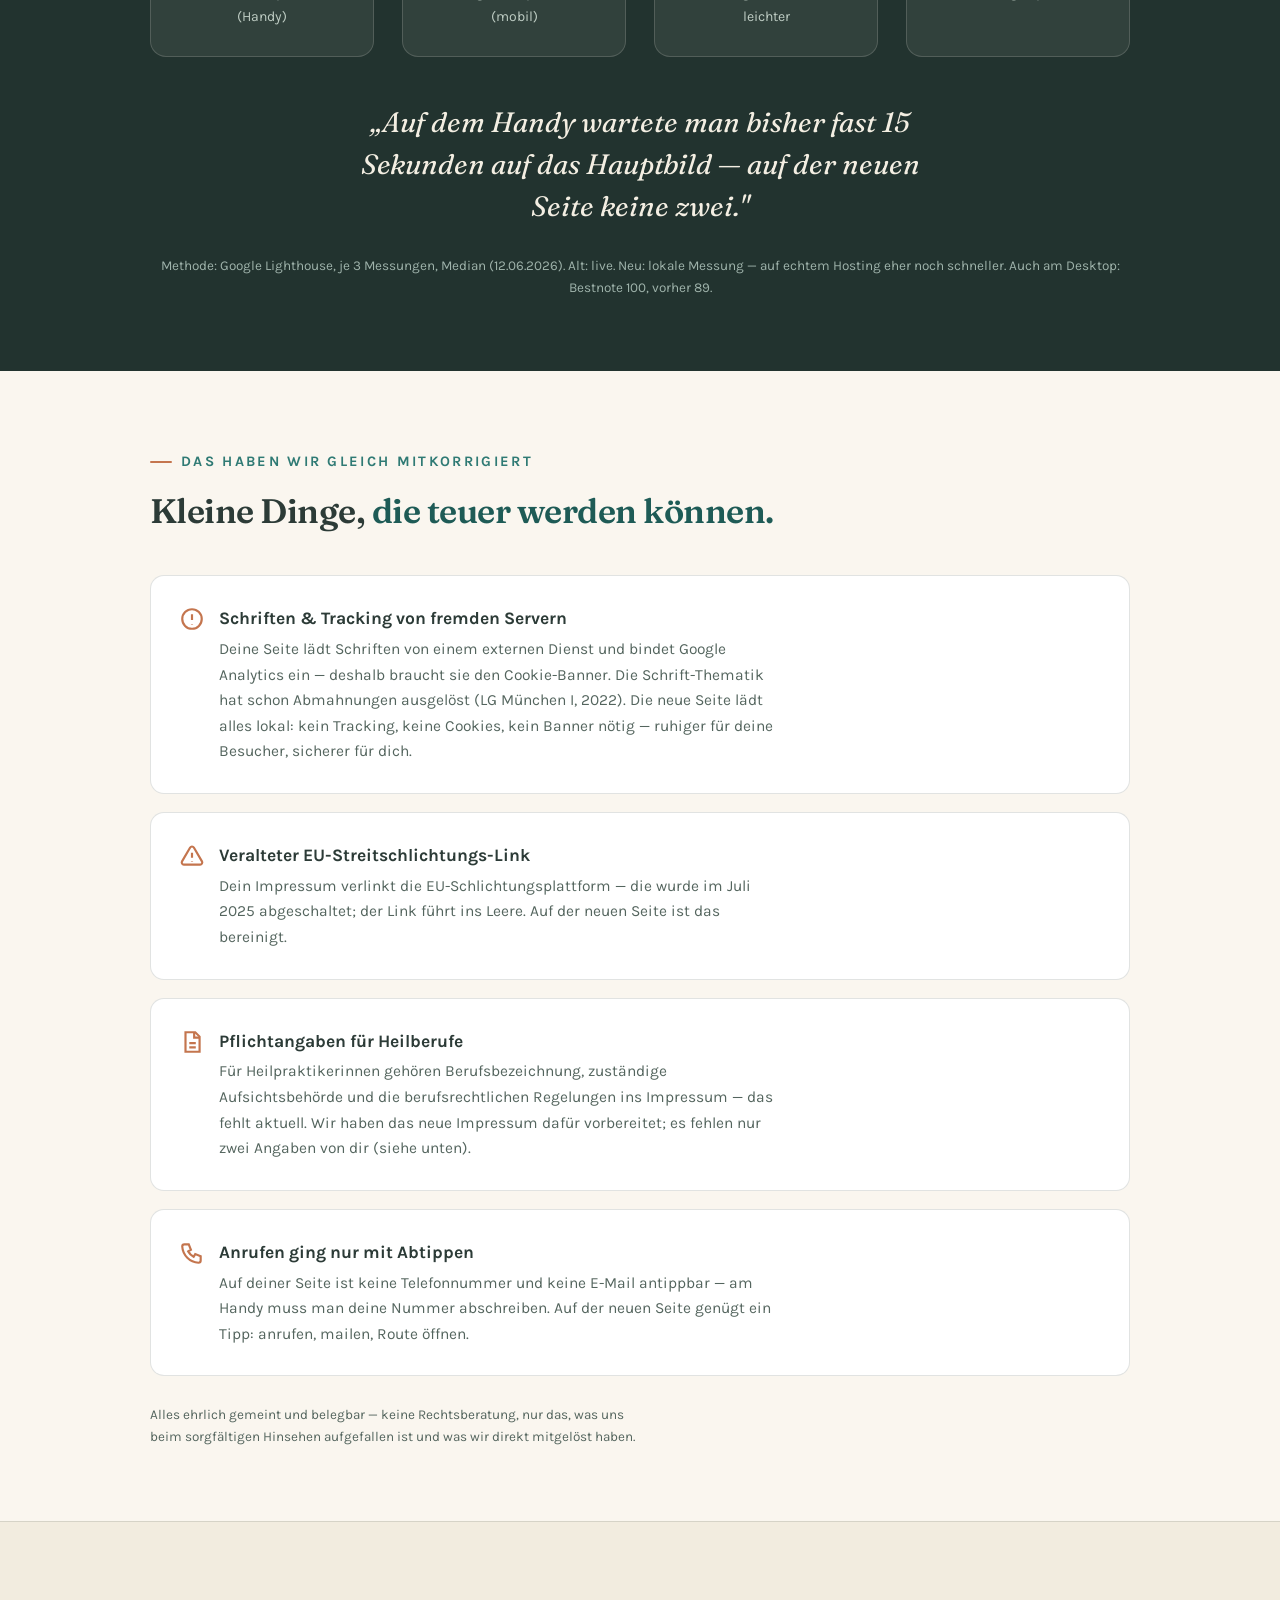
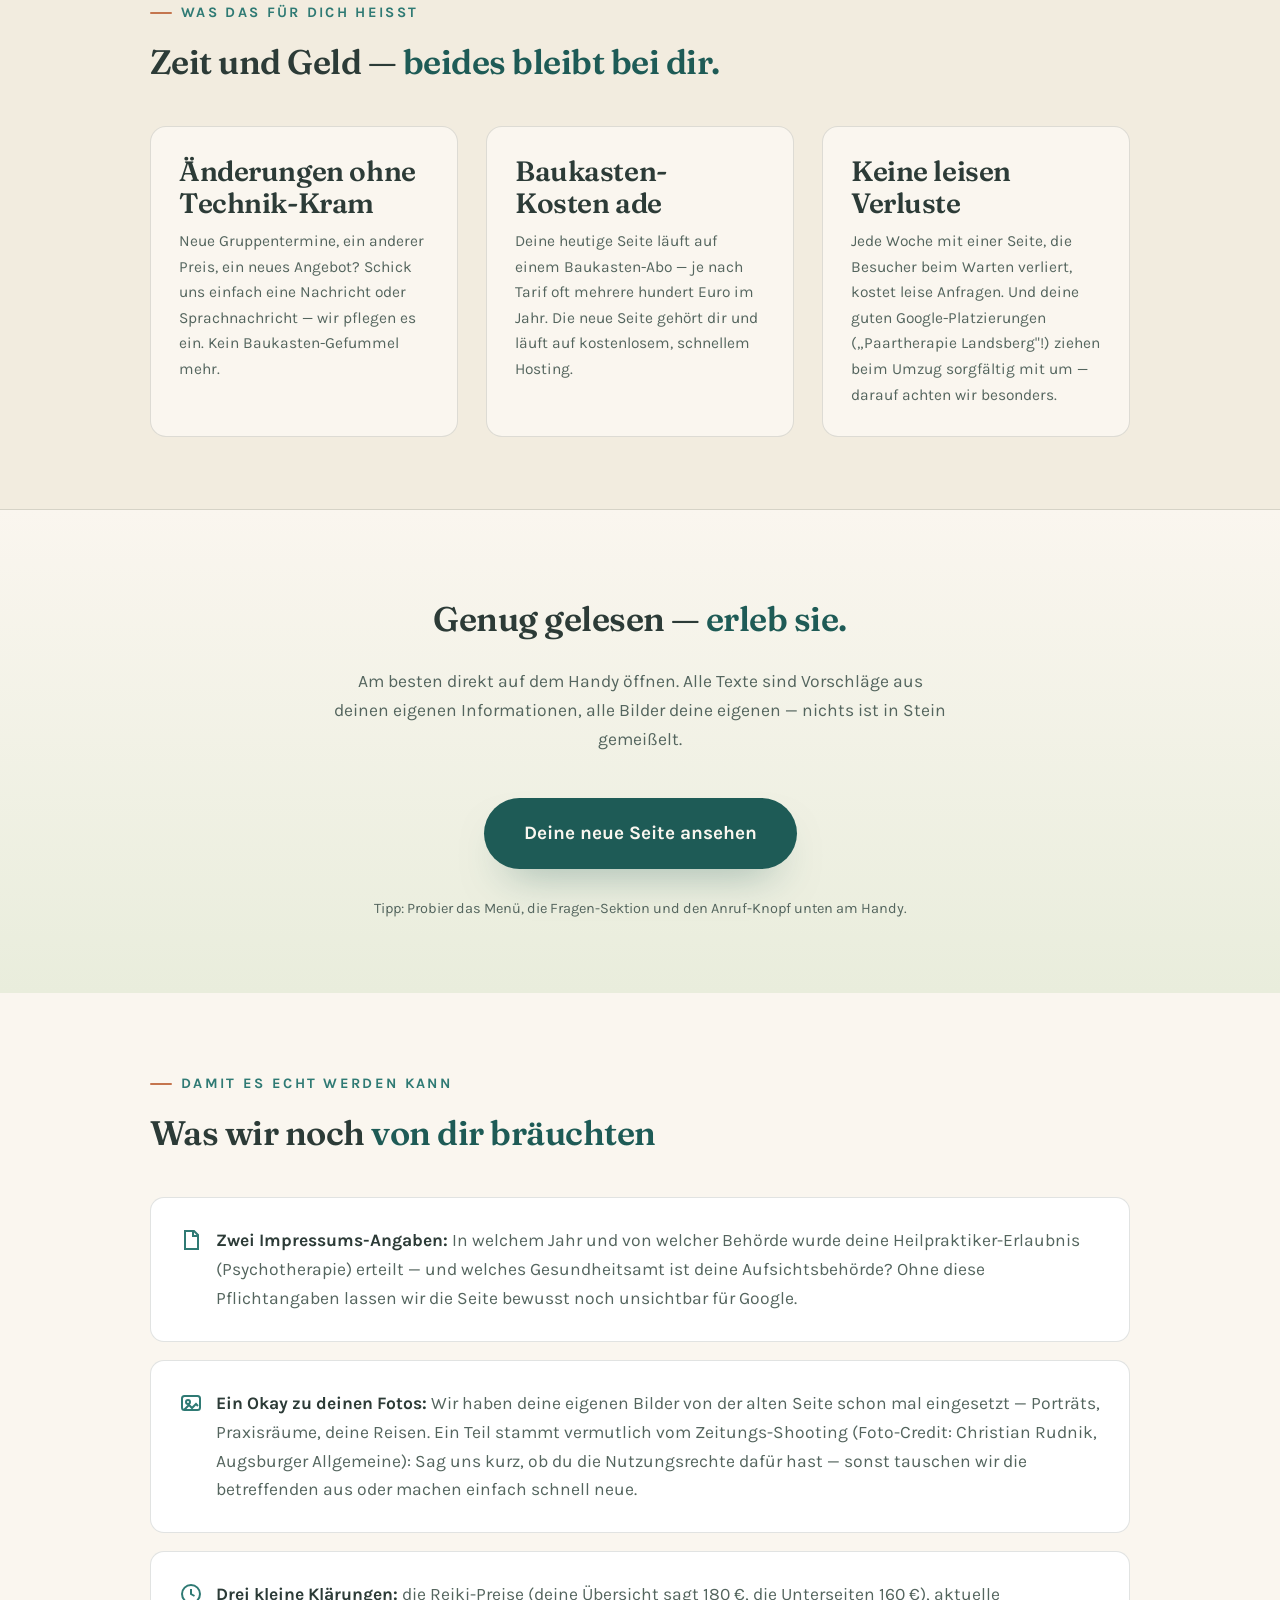
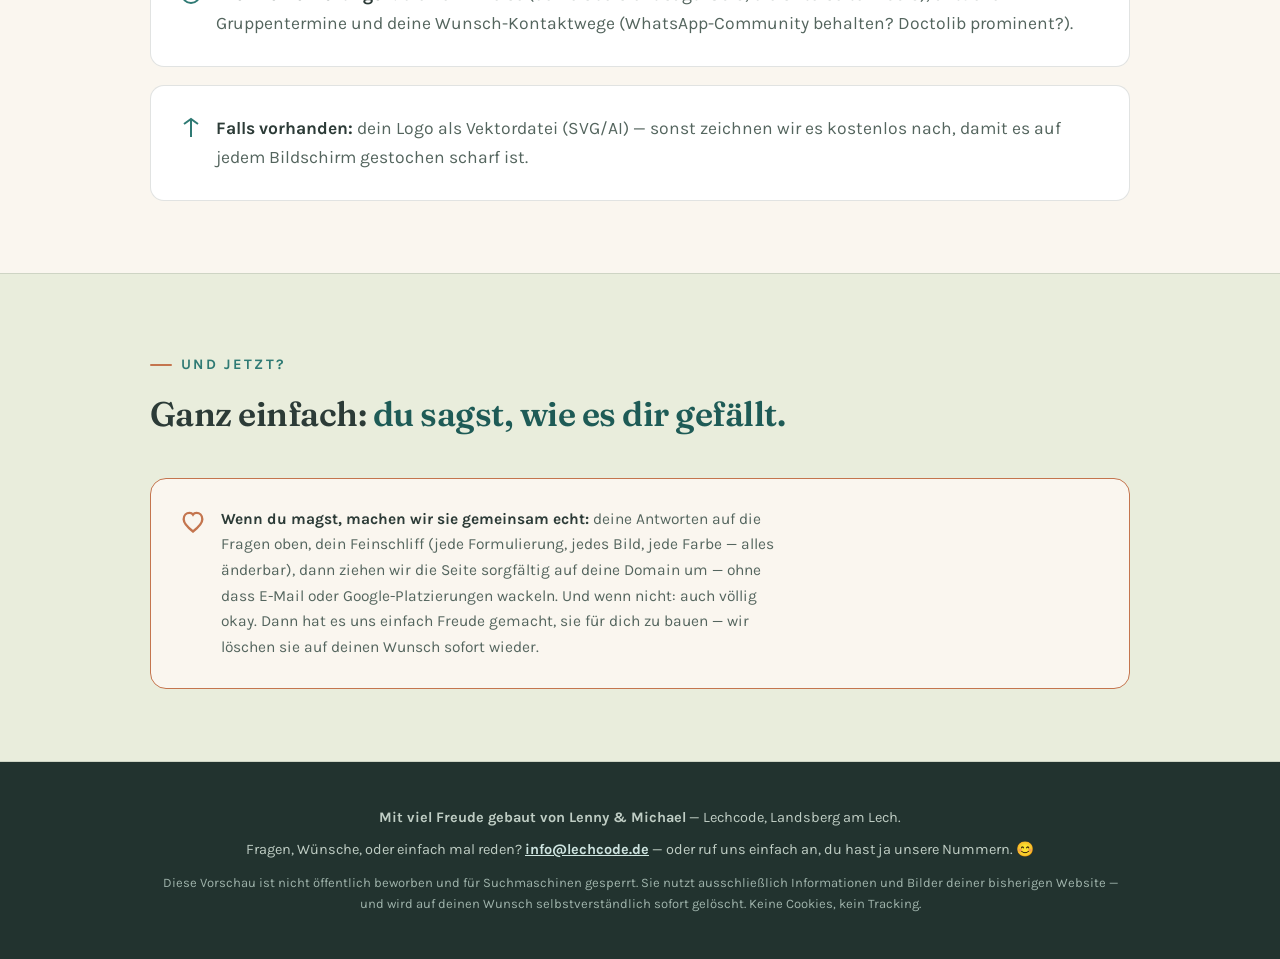
==== commit b7a06dff: "Runde 2: GESCHENK-Variante (Du/Nadia, ohne Preise) + 12 echte Kundenbilder (Hero-Porträt, Bild-Karte" ====
--- a/vorschau.html
+++ b/vorschau.html
@@ -1,15 +1,15 @@
 <!DOCTYPE html>
-<!-- LECHCODE Enthüllungsseite (QR-Ziel) · Variante KALT · 12.06.2026 -->
+<!-- LECHCODE Enthüllungsseite (QR-Ziel) · Variante GESCHENK (persönlich bekannt) · 12.06.2026 -->
 <html lang="de">
 <head>
 <meta charset="UTF-8" />
 <meta name="viewport" content="width=device-width, initial-scale=1.0" />
 <script>document.documentElement.classList.add('js');</script>
 <meta name="robots" content="noindex, nofollow" />
-<title>Eine Überraschung für Ihre Praxis, Frau Michel</title>
-<meta name="description" content="Wir haben Ihre Website neu gedacht — eine unverbindliche Design-Vorschau von Lechcode aus Landsberg." />
-<meta property="og:title" content="Eine Überraschung für Ihre Praxis, Frau Michel" />
-<meta property="og:description" content="Ihre Website — neu gedacht. Unverbindliche Design-Vorschau von Lechcode, Landsberg." />
+<title>Eine Überraschung für dich, Nadia</title>
+<meta name="description" content="Wir haben deine Website neu gedacht — ein Geschenk von Lenny & Michael (Lechcode, Landsberg)." />
+<meta property="og:title" content="Eine Überraschung für dich, Nadia 🌿" />
+<meta property="og:description" content="Deine Website — neu gedacht, als Geschenk. Von Lenny & Michael aus Landsberg." />
 <meta property="og:type" content="website" />
 <meta property="og:locale" content="de_DE" />
 <meta property="og:image" content="https://lechcode.github.io/nadia-michel-vorschau/assets/og.jpg" />
@@ -133,10 +133,10 @@
 <section class="hero">
   <div class="wrap">
     <svg class="kreis-deko" viewBox="0 0 84 84" role="img" aria-label="Drei ruhige Kreise"><circle cx="42" cy="42" r="36" fill="none" stroke="#2f7a74" stroke-width="1.6" opacity=".35"/><circle cx="42" cy="42" r="24" fill="none" stroke="#c4754e" stroke-width="1.6" opacity=".45"/><circle cx="42" cy="42" r="10" fill="#1e5b56"/></svg>
-    <p class="eyebrow" style="justify-content:center">Eine kleine Überraschung aus der Nachbarschaft</p>
-    <h1>Hallo Frau Michel —<br><em>wir haben Ihnen etwas mitgebracht.</em></h1>
-    <p class="lead">Wir sind Lenny &amp; Michael von Lechcode, einem kleinen Web-Studio hier in Landsberg. Uns ist Ihre Praxis aufgefallen — und wir fanden: Ihre Arbeit verdient eine Website, die so wirkt wie Ihre Räume. Also haben wir Ihnen unverbindlich eine neue gebaut. Geschenkt zum Ansehen, ohne Haken — Sie entscheiden, was damit passiert.</p>
-    <p class="hinweis-zeile">Diese Seite ist privat: nicht bei Google auffindbar, nur über Ihren Link erreichbar.</p>
+    <p class="eyebrow" style="justify-content:center">Eine kleine Überraschung aus Landsberg</p>
+    <h1>Hallo Nadia —<br><em>wir haben dir etwas mitgebracht.</em></h1>
+    <p class="lead">Wir sind Lenny &amp; Michael — du kennst uns ja. Mit Lechcode bauen wir gerade ein kleines Web-Studio hier in Landsberg auf, und bei der Frage, wessen Arbeit eine richtig schöne Website verdient, warst du sofort in unseren Köpfen. Also haben wir sie einfach gebaut. Ein Geschenk zum Ansehen, ohne Haken — du entscheidest, was damit passiert.</p>
+    <p class="hinweis-zeile">Diese Seite ist privat: nicht bei Google auffindbar, nur über deinen Link erreichbar.</p>
   </div>
 </section>
 
@@ -144,18 +144,18 @@
 <section class="slider-sec">
   <div class="wrap">
     <p class="eyebrow">Vorher · Nachher</p>
-    <h2>Ziehen Sie den Regler — <em>sehen Sie selbst.</em></h2>
+    <h2>Zieh den Regler — <em>sieh selbst.</em></h2>
     <div class="slider reveal" id="slider" style="margin-top:var(--s3)">
-      <img src="vorschau-assets/slider-alt.jpg" alt="Ihre bisherige Website (Bildschirmfoto)" width="760" height="2216" fetchpriority="high">
+      <img src="vorschau-assets/slider-alt.jpg" alt="Deine bisherige Website (Bildschirmfoto)" width="760" height="2216" fetchpriority="high">
       <div class="oben" id="slider-oben">
-        <img src="vorschau-assets/slider-neu.jpg" alt="Der neue Entwurf Ihrer Website (Bildschirmfoto)" width="760" height="2216">
+        <img src="vorschau-assets/slider-neu.jpg" alt="Der neue Entwurf deiner Website (Bildschirmfoto)" width="760" height="2216">
       </div>
       <div class="linie" id="slider-linie" aria-hidden="true"></div>
       <div class="griff" id="slider-griff" aria-hidden="true">⇄</div>
       <input type="range" min="0" max="100" value="55" id="slider-range" aria-label="Vergleich alt und neu: Regler nach links für die alte, nach rechts für die neue Seite">
     </div>
     <div class="slider-labels"><span>← Neu</span><span>Bisher →</span></div>
-    <p class="slider-hint">Links der neue Entwurf, rechts Ihre heutige Seite — beide in identischem Ausschnitt.</p>
+    <p class="slider-hint">Links der neue Entwurf, rechts deine heutige Seite — beide in identischem Ausschnitt.</p>
   </div>
 </section>
 
@@ -163,10 +163,10 @@
 <section>
   <div class="wrap">
     <p class="eyebrow">Der wichtigste Blickwinkel</p>
-    <h2>So sehen Ihre Klientinnen Sie heute — <em>und so ab nächster Woche.</em></h2>
+    <h2>So sehen deine Klientinnen dich heute — <em>und so ab morgen, wenn du magst.</em></h2>
     <div class="phones">
       <figure class="phone reveal">
-        <div class="rahmen"><img src="vorschau-assets/phone-alt.jpg" alt="Ihre bisherige Website auf dem Smartphone" width="390" height="800" loading="lazy" decoding="async"></div>
+        <div class="rahmen"><img src="vorschau-assets/phone-alt.jpg" alt="Deine bisherige Website auf dem Smartphone" width="390" height="800" loading="lazy" decoding="async"></div>
         <figcaption>Heute</figcaption>
       </figure>
       <figure class="phone reveal">
@@ -204,19 +204,19 @@
     <div class="recht-grid">
       <div class="recht-item reveal">
         <svg viewBox="0 0 24 24" fill="none" stroke="#c4754e" stroke-width="2" aria-hidden="true"><circle cx="12" cy="12" r="9"/><path d="M12 7.5v5.5M12 16.5v.5"/></svg>
-        <div><b>Schriften &amp; Tracking von fremden Servern</b><p>Ihre Seite lädt Schriften von einem externen Dienst und bindet Google Analytics ein — deshalb braucht sie den Cookie-Banner. Die Schrift-Thematik hat schon Abmahnungen ausgelöst (LG München I, 2022). Die neue Seite lädt alles lokal: kein Tracking, keine Cookies, kein Banner nötig — ruhiger für Ihre Besucher, sicherer für Sie.</p></div>
+        <div><b>Schriften &amp; Tracking von fremden Servern</b><p>Deine Seite lädt Schriften von einem externen Dienst und bindet Google Analytics ein — deshalb braucht sie den Cookie-Banner. Die Schrift-Thematik hat schon Abmahnungen ausgelöst (LG München I, 2022). Die neue Seite lädt alles lokal: kein Tracking, keine Cookies, kein Banner nötig — ruhiger für deine Besucher, sicherer für dich.</p></div>
       </div>
       <div class="recht-item reveal">
         <svg viewBox="0 0 24 24" fill="none" stroke="#c4754e" stroke-width="2" aria-hidden="true"><path d="M10.3 4.2 2.8 17a2 2 0 0 0 1.7 3h15a2 2 0 0 0 1.7-3L13.7 4.2a2 2 0 0 0-3.4 0Z"/><path d="M12 9v4.5M12 17v.5"/></svg>
-        <div><b>Veralteter EU-Streitschlichtungs-Link</b><p>Ihr Impressum verlinkt die EU-Schlichtungsplattform — die wurde im Juli 2025 abgeschaltet; der Link führt ins Leere. Auf der neuen Seite ist das bereinigt.</p></div>
+        <div><b>Veralteter EU-Streitschlichtungs-Link</b><p>Dein Impressum verlinkt die EU-Schlichtungsplattform — die wurde im Juli 2025 abgeschaltet; der Link führt ins Leere. Auf der neuen Seite ist das bereinigt.</p></div>
       </div>
       <div class="recht-item reveal">
         <svg viewBox="0 0 24 24" fill="none" stroke="#c4754e" stroke-width="2" aria-hidden="true"><path d="M6 3h9l4 4v14H6Z"/><path d="M14 3v5h5M9.5 13h6M9.5 17h6"/></svg>
-        <div><b>Pflichtangaben für Heilberufe</b><p>Für Heilpraktikerinnen gehören Berufsbezeichnung, zuständige Aufsichtsbehörde und die berufsrechtlichen Regelungen ins Impressum — das fehlt aktuell. Wir haben das neue Impressum dafür vorbereitet; es fehlen nur zwei Angaben von Ihnen (siehe unten).</p></div>
+        <div><b>Pflichtangaben für Heilberufe</b><p>Für Heilpraktikerinnen gehören Berufsbezeichnung, zuständige Aufsichtsbehörde und die berufsrechtlichen Regelungen ins Impressum — das fehlt aktuell. Wir haben das neue Impressum dafür vorbereitet; es fehlen nur zwei Angaben von dir (siehe unten).</p></div>
       </div>
       <div class="recht-item reveal">
         <svg viewBox="0 0 24 24" fill="none" stroke="#c4754e" stroke-width="2" aria-hidden="true"><path d="M5 4h4l2 5-2.5 1.5a12 12 0 0 0 5 5L15 13l5 2v4a2 2 0 0 1-2 2A16 16 0 0 1 3 6a2 2 0 0 1 2-2Z"/></svg>
-        <div><b>Anrufen ging nur mit Abtippen</b><p>Auf Ihrer Seite ist keine Telefonnummer und keine E-Mail antippbar — am Handy muss man Ihre Nummer abschreiben. Auf der neuen Seite genügt ein Tipp: anrufen, mailen, Route öffnen.</p></div>
+        <div><b>Anrufen ging nur mit Abtippen</b><p>Auf deiner Seite ist keine Telefonnummer und keine E-Mail antippbar — am Handy muss man deine Nummer abschreiben. Auf der neuen Seite genügt ein Tipp: anrufen, mailen, Route öffnen.</p></div>
       </div>
     </div>
     <p class="recht-fine">Alles ehrlich gemeint und belegbar — keine Rechtsberatung, nur das, was uns beim sorgfältigen Hinsehen aufgefallen ist und was wir direkt mitgelöst haben.</p>
@@ -226,12 +226,12 @@
 <!-- 6 · Was das heißt -->
 <section class="heisst">
   <div class="wrap">
-    <p class="eyebrow">Was das für Sie heißt</p>
-    <h2>Zeit und Geld — <em>beides bleibt bei Ihnen.</em></h2>
+    <p class="eyebrow">Was das für dich heißt</p>
+    <h2>Zeit und Geld — <em>beides bleibt bei dir.</em></h2>
     <div class="heisst-grid">
-      <div class="heisst-card reveal"><h3>Schneller als jede Agentur</h3><p>Klassische Agenturen rechnen vierstellig und brauchen Wochen bis Monate; jede Änderung kostet extra. Wir bauen in Tagen — und Textänderungen schicken Sie uns einfach per E-Mail oder Sprachnachricht.</p></div>
-      <div class="heisst-card reveal"><h3>Baukasten-Kosten ade</h3><p>Ihre heutige Seite läuft auf einem Baukasten-Abo — je nach Tarif oft mehrere hundert Euro im Jahr. Die neue Seite gehört Ihnen und läuft auf kostenlosem, schnellem Hosting.</p></div>
-      <div class="heisst-card reveal"><h3>Keine leisen Verluste</h3><p>Jede Woche mit einer Seite, die Besucher beim Warten verliert, kostet leise Anfragen — deshalb bauen wir in Tagen, nicht in Monaten. Und Ihre guten Google-Platzierungen ziehen beim Umzug sorgfältig mit um.</p></div>
+      <div class="heisst-card reveal"><h3>Änderungen ohne Technik-Kram</h3><p>Neue Gruppentermine, ein anderer Preis, ein neues Angebot? Schick uns einfach eine Nachricht oder Sprachnachricht — wir pflegen es ein. Kein Baukasten-Gefummel mehr.</p></div>
+      <div class="heisst-card reveal"><h3>Baukasten-Kosten ade</h3><p>Deine heutige Seite läuft auf einem Baukasten-Abo — je nach Tarif oft mehrere hundert Euro im Jahr. Die neue Seite gehört dir und läuft auf kostenlosem, schnellem Hosting.</p></div>
+      <div class="heisst-card reveal"><h3>Keine leisen Verluste</h3><p>Jede Woche mit einer Seite, die Besucher beim Warten verliert, kostet leise Anfragen. Und deine guten Google-Platzierungen („Paartherapie Landsberg"!) ziehen beim Umzug sorgfältig mit um — darauf achten wir besonders.</p></div>
     </div>
   </div>
 </section>
@@ -239,10 +239,10 @@
 <!-- 7 · Button zur Demo -->
 <section class="cta-mitte">
   <div class="wrap">
-    <h2>Genug gelesen — <em>erleben Sie sie.</em></h2>
-    <p style="margin-bottom:var(--s3)">Am besten direkt auf dem Handy öffnen. Alle Texte sind Vorschläge aus Ihren eigenen Informationen — nichts ist in Stein gemeißelt.</p>
-    <a class="btn" href="index.html">Ihre neue Seite ansehen</a>
-    <p style="font-size:14.5px">Tipp: Probieren Sie das Menü, die Fragen-Sektion und den Anruf-Knopf unten am Handy.</p>
+    <h2>Genug gelesen — <em>erleb sie.</em></h2>
+    <p style="margin-bottom:var(--s3)">Am besten direkt auf dem Handy öffnen. Alle Texte sind Vorschläge aus deinen eigenen Informationen, alle Bilder deine eigenen — nichts ist in Stein gemeißelt.</p>
+    <a class="btn" href="index.html">Deine neue Seite ansehen</a>
+    <p style="font-size:14.5px">Tipp: Probier das Menü, die Fragen-Sektion und den Anruf-Knopf unten am Handy.</p>
   </div>
 </section>
 
@@ -250,29 +250,24 @@
 <section class="brauchen">
   <div class="wrap">
     <p class="eyebrow">Damit es echt werden kann</p>
-    <h2>Was wir noch <em>von Ihnen bräuchten</em></h2>
+    <h2>Was wir noch <em>von dir bräuchten</em></h2>
     <ul>
-      <li class="reveal"><svg viewBox="0 0 24 24" fill="none" stroke="#2f7a74" stroke-width="2" aria-hidden="true"><path d="M6 3h9l4 4v14H6Z"/><path d="M14 3v5h5"/></svg><span><b>Zwei Impressums-Angaben:</b> In welchem Jahr und von welcher Behörde wurde Ihre Heilpraktiker-Erlaubnis (Psychotherapie) erteilt — und welches Gesundheitsamt ist Ihre Aufsichtsbehörde? Ohne diese Pflichtangaben lassen wir die Seite bewusst noch unsichtbar für Google.</span></li>
-      <li class="reveal"><svg viewBox="0 0 24 24" fill="none" stroke="#2f7a74" stroke-width="2" aria-hidden="true"><rect x="3" y="5" width="18" height="14" rx="2.5"/><circle cx="9" cy="11" r="2"/><path d="m5 19 5-5 3 3 4-4 2 2"/></svg><span><b>Ihre Fotos:</b> Wir würden gern Ihr Porträt und Ihre Praxisräume zeigen. Das schöne Zeitungs-Porträt (Foto: Christian Rudnik) dürfen wir nur mit geklärten Rechten verwenden — haben Sie die Freigabe, oder machen wir kurz neue Bilder?</span></li>
-      <li class="reveal"><svg viewBox="0 0 24 24" fill="none" stroke="#2f7a74" stroke-width="2" aria-hidden="true"><circle cx="12" cy="12" r="9"/><path d="M12 7v5l3.5 2"/></svg><span><b>Drei kleine Klärungen:</b> die Reiki-Preise (Ihre Übersicht sagt 180 €, die Unterseiten 160 €), aktuelle Gruppentermine und Ihre Wunsch-Kontaktwege (WhatsApp-Community behalten? Doctolib prominent?).</span></li>
-      <li class="reveal"><svg viewBox="0 0 24 24" fill="none" stroke="#2f7a74" stroke-width="2" aria-hidden="true"><path d="M12 3v18M5 8l7-5 7 5"/></svg><span><b>Falls vorhanden:</b> Ihr Logo als Vektordatei (SVG/AI) — sonst zeichnen wir es kostenlos nach, damit es auf jedem Bildschirm gestochen scharf ist.</span></li>
+      <li class="reveal"><svg viewBox="0 0 24 24" fill="none" stroke="#2f7a74" stroke-width="2" aria-hidden="true"><path d="M6 3h9l4 4v14H6Z"/><path d="M14 3v5h5"/></svg><span><b>Zwei Impressums-Angaben:</b> In welchem Jahr und von welcher Behörde wurde deine Heilpraktiker-Erlaubnis (Psychotherapie) erteilt — und welches Gesundheitsamt ist deine Aufsichtsbehörde? Ohne diese Pflichtangaben lassen wir die Seite bewusst noch unsichtbar für Google.</span></li>
+      <li class="reveal"><svg viewBox="0 0 24 24" fill="none" stroke="#2f7a74" stroke-width="2" aria-hidden="true"><rect x="3" y="5" width="18" height="14" rx="2.5"/><circle cx="9" cy="11" r="2"/><path d="m5 19 5-5 3 3 4-4 2 2"/></svg><span><b>Ein Okay zu deinen Fotos:</b> Wir haben deine eigenen Bilder von der alten Seite schon mal eingesetzt — Porträts, Praxisräume, deine Reisen. Ein Teil stammt vermutlich vom Zeitungs-Shooting (Foto-Credit: Christian Rudnik, Augsburger Allgemeine): Sag uns kurz, ob du die Nutzungsrechte dafür hast — sonst tauschen wir die betreffenden aus oder machen einfach schnell neue.</span></li>
+      <li class="reveal"><svg viewBox="0 0 24 24" fill="none" stroke="#2f7a74" stroke-width="2" aria-hidden="true"><circle cx="12" cy="12" r="9"/><path d="M12 7v5l3.5 2"/></svg><span><b>Drei kleine Klärungen:</b> die Reiki-Preise (deine Übersicht sagt 180 €, die Unterseiten 160 €), aktuelle Gruppentermine und deine Wunsch-Kontaktwege (WhatsApp-Community behalten? Doctolib prominent?).</span></li>
+      <li class="reveal"><svg viewBox="0 0 24 24" fill="none" stroke="#2f7a74" stroke-width="2" aria-hidden="true"><path d="M12 3v18M5 8l7-5 7 5"/></svg><span><b>Falls vorhanden:</b> dein Logo als Vektordatei (SVG/AI) — sonst zeichnen wir es kostenlos nach, damit es auf jedem Bildschirm gestochen scharf ist.</span></li>
     </ul>
   </div>
 </section>
 
-<!-- 9 · Preise (KALT: Pakete + Startangebot-Hinweis) -->
+<!-- 9 · GESCHENK-Abschluss (bewusst ohne Preise — Geschenk bleibt Geschenk) -->
 <section class="preise">
   <div class="wrap">
-    <p class="eyebrow">Falls es Ihnen gefällt</p>
-    <h2>Ehrliche Preise — <em>kein Kleingedrucktes.</em></h2>
-    <div class="preis-grid">
-      <div class="preis-card reveal"><h3>Starter</h3><div class="summe">690 €</div><div class="monat">+ 19 €/Monat Pflege (monatlich kündbar)</div><p>Der One-Pager, den Sie hier sehen — inklusive Texten, Impressum &amp; Datenschutz, Umzug Ihrer Domain und allen Änderungswünschen zum Start.</p></div>
-      <div class="preis-card reveal"><h3>Praxis</h3><div class="summe">1.200 €</div><div class="monat">+ 29 €/Monat Pflege</div><p>Mehrseitig: eigene Unterseiten für Paartherapie, Sexualtherapie, Gruppen &amp; Co. — gut für Google, ideal bei Ihrem breiten Angebot und Ihren bestehenden Platzierungen.</p></div>
-      <div class="preis-card reveal"><h3>Premium</h3><div class="summe">ab 1.900 €</div><div class="monat">+ 39 €/Monat Pflege</div><p>Alles aus Praxis plus Extras nach Wunsch: Online-Buchung tiefer integriert, Podcast-Bereich, englische Seitenversion, Workshops-Kalender.</p></div>
-    </div>
-    <div class="start-box reveal">
-      <svg viewBox="0 0 24 24" fill="none" stroke="#c4754e" stroke-width="2" aria-hidden="true"><path d="M12 3l2.4 5.2 5.6.7-4.1 3.9 1.1 5.6-5-2.8-5 2.8 1.1-5.6L4 8.9l5.6-.7Z"/></svg>
-      <p><b>Übrigens:</b> Wir starten gerade in Landsberg und bauen die ersten zehn Websites für <b>einmalig 500 € inklusive Umzug</b> (Pflege 19 €/Monat, monatlich kündbar). Wenn Sie mögen, gehört Ihre dazu — sagen Sie es uns einfach im Gespräch.</p>
+    <p class="eyebrow">Und jetzt?</p>
+    <h2>Ganz einfach: <em>du sagst, wie es dir gefällt.</em></h2>
+    <div class="start-box reveal" style="margin-top:var(--s3)">
+      <svg viewBox="0 0 24 24" fill="none" stroke="#c4754e" stroke-width="2" aria-hidden="true"><path d="M12 21c-4.5-3.4-8-6.6-8-10.4C4 7 6.4 5 9 5c1.3 0 2.4.6 3 1.5C12.6 5.6 13.7 5 15 5c2.6 0 5 2 5 5.6 0 3.8-3.5 7-8 10.4Z"/></svg>
+      <p><b>Wenn du magst, machen wir sie gemeinsam echt:</b> deine Antworten auf die Fragen oben, dein Feinschliff (jede Formulierung, jedes Bild, jede Farbe — alles änderbar), dann ziehen wir die Seite sorgfältig auf deine Domain um — ohne dass E-Mail oder Google-Platzierungen wackeln. Und wenn nicht: auch völlig okay. Dann hat es uns einfach Freude gemacht, sie für dich zu bauen — wir löschen sie auf deinen Wunsch sofort wieder.</p>
     </div>
   </div>
 </section>
@@ -280,9 +275,9 @@
 <!-- 10 · Footer -->
 <footer class="site-footer">
   <div class="wrap">
-    <p><b>Unverbindliche Design-Vorschau</b> — mit Sorgfalt erstellt von <b>Lechcode</b> (Lenny Schönbach &amp; Michael Storz GbR), Landsberg am Lech.</p>
-    <p style="margin-top:8px">Fragen, Wünsche, oder einfach mal reden? <a href="mailto:info@lechcode.de">info@lechcode.de</a></p>
-    <p class="fein">Diese Vorschau ist nicht öffentlich beworben und für Suchmaschinen gesperrt. Sie nutzt ausschließlich öffentlich zugängliche Informationen Ihrer bisherigen Website — und wird auf Ihren Wunsch selbstverständlich sofort gelöscht. Keine Cookies, kein Tracking.</p>
+    <p><b>Mit viel Freude gebaut von Lenny &amp; Michael</b> — Lechcode, Landsberg am Lech.</p>
+    <p style="margin-top:8px">Fragen, Wünsche, oder einfach mal reden? <a href="mailto:info@lechcode.de">info@lechcode.de</a> — oder ruf uns einfach an, du hast ja unsere Nummern. 😊</p>
+    <p class="fein">Diese Vorschau ist nicht öffentlich beworben und für Suchmaschinen gesperrt. Sie nutzt ausschließlich Informationen und Bilder deiner bisherigen Website — und wird auf deinen Wunsch selbstverständlich sofort gelöscht. Keine Cookies, kein Tracking.</p>
   </div>
 </footer>
 
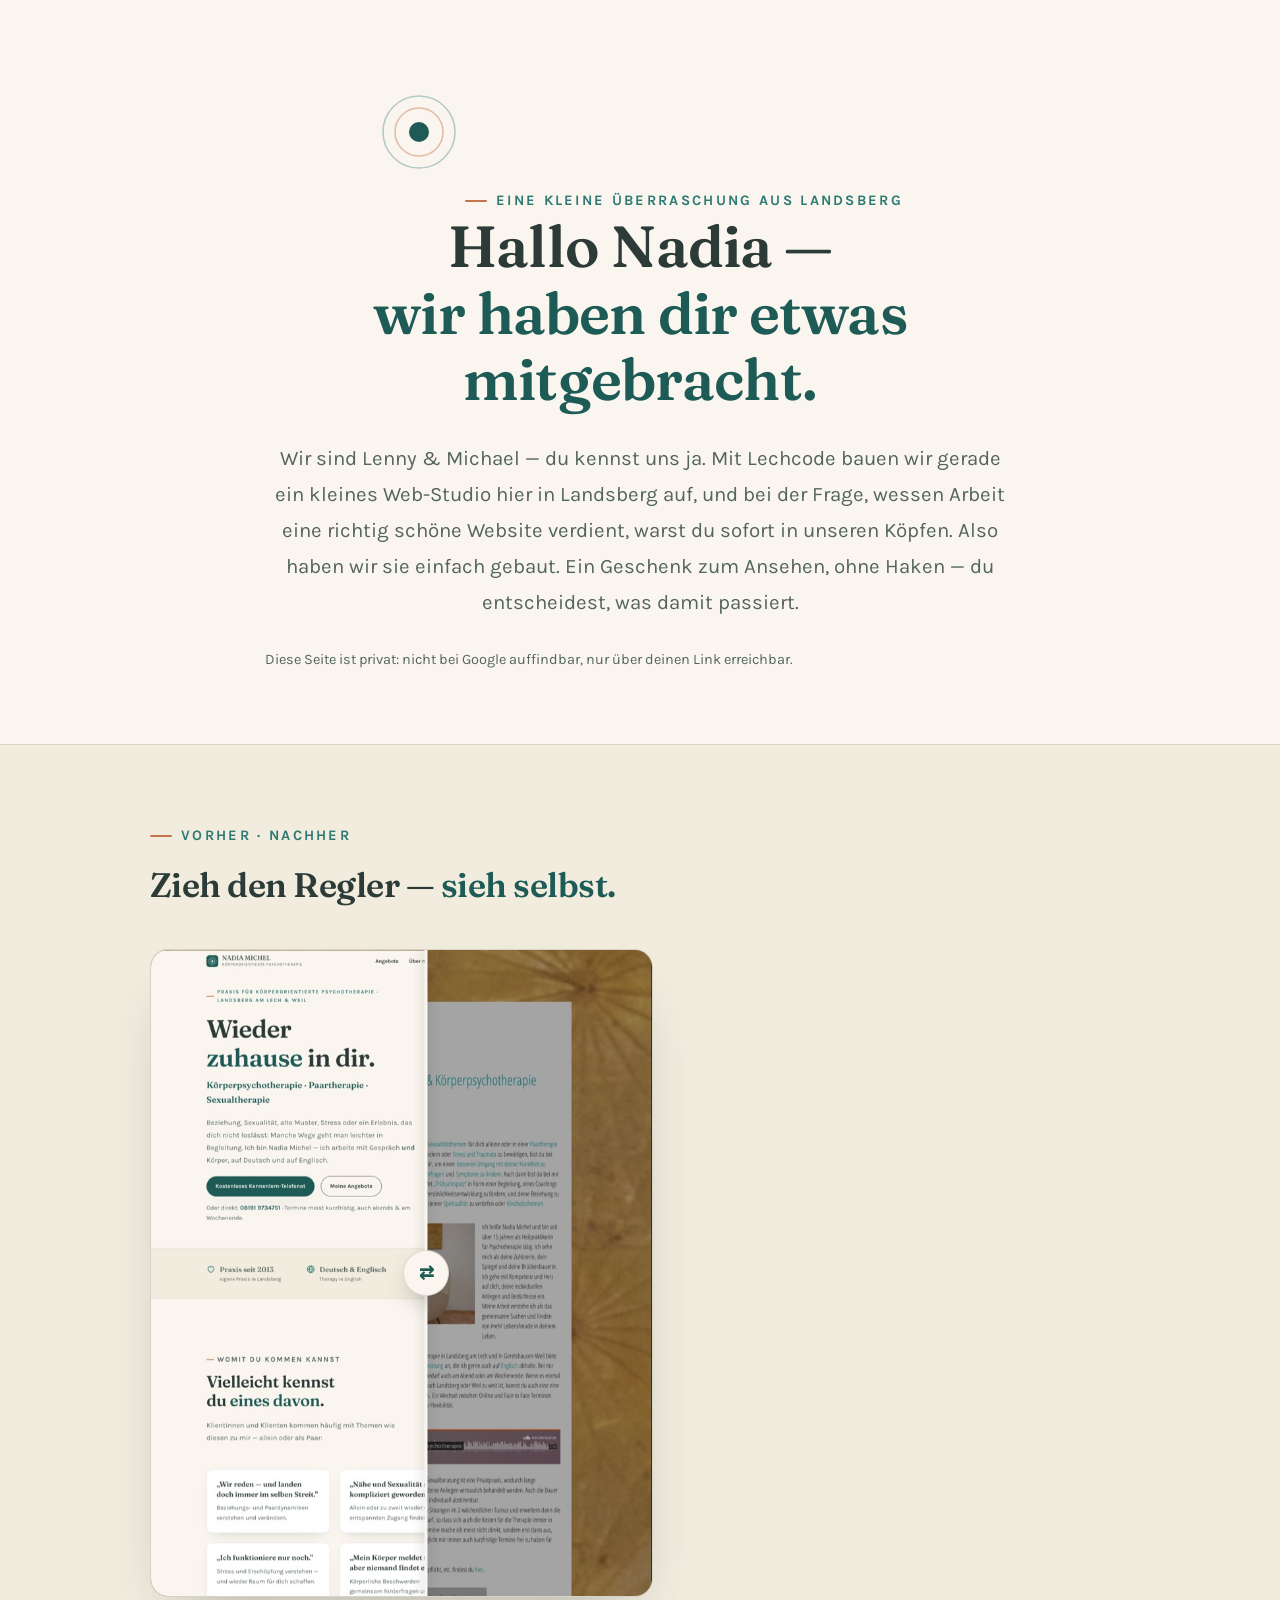
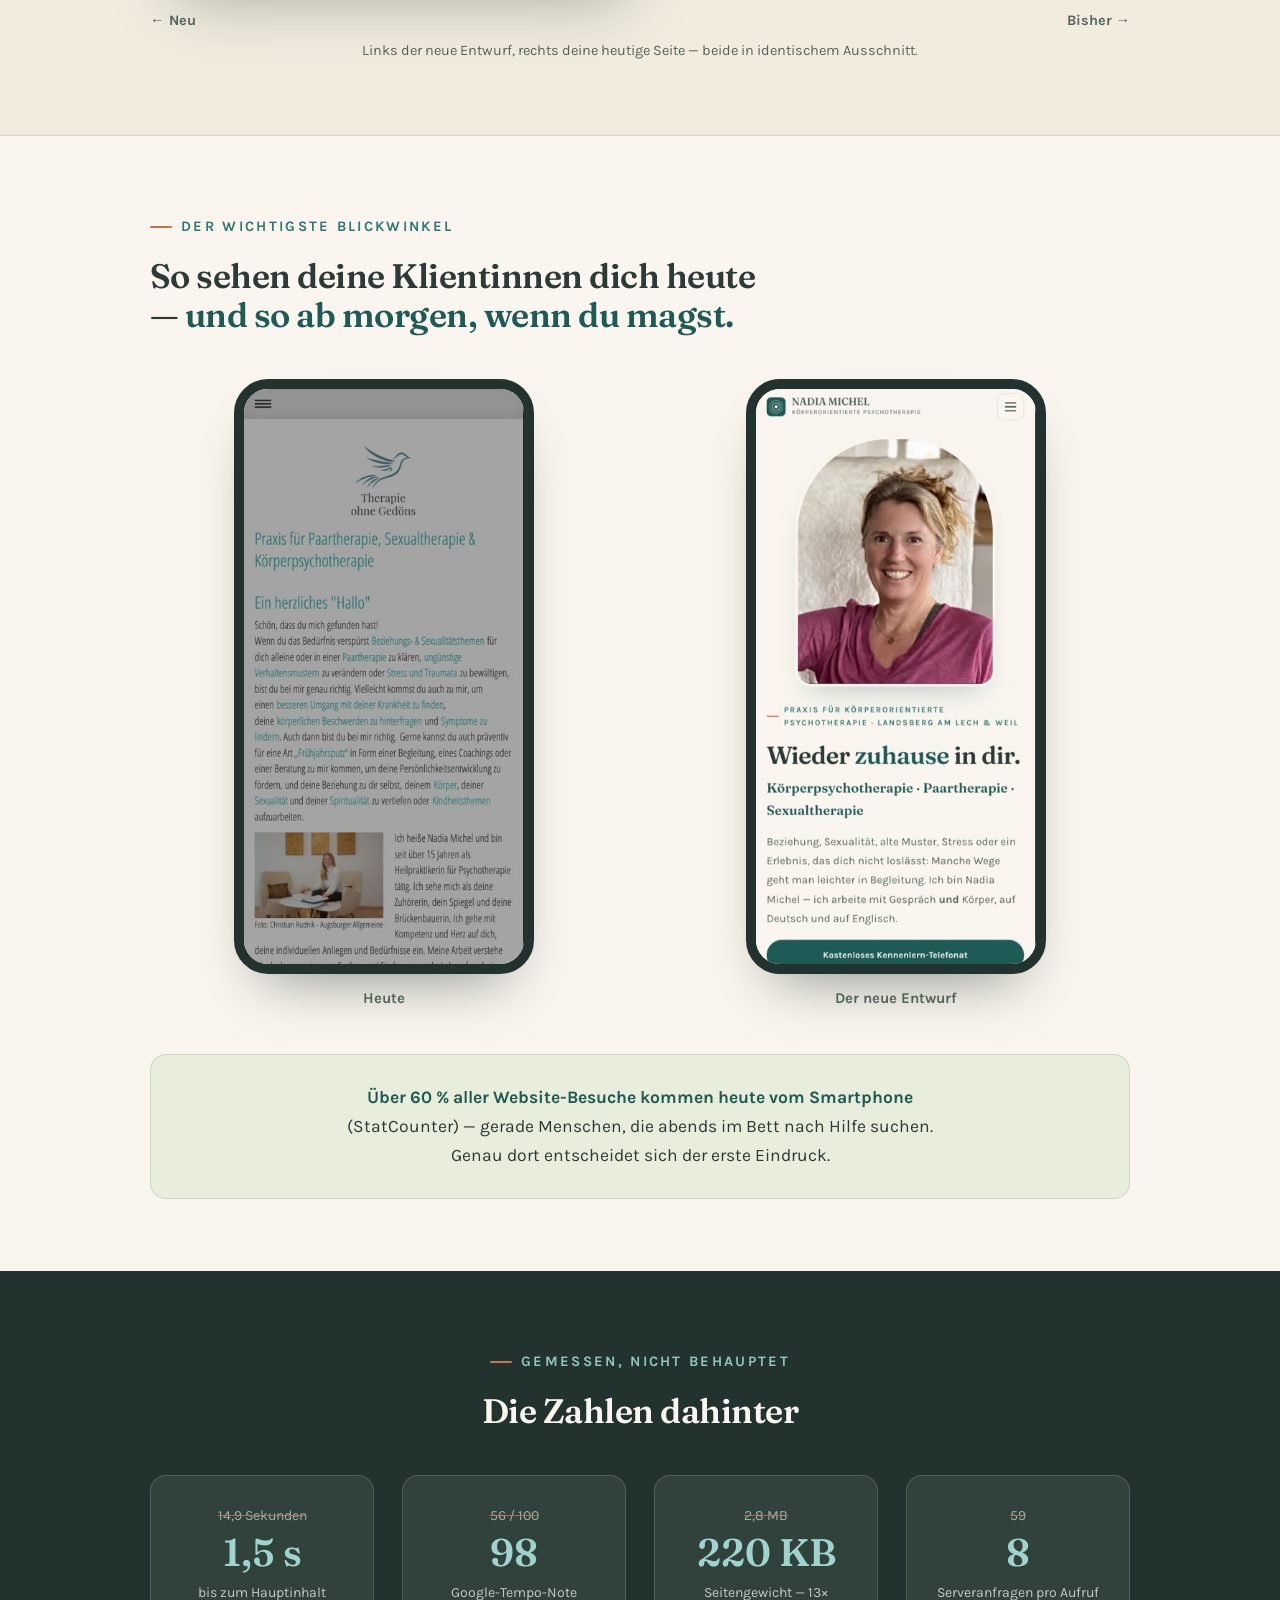
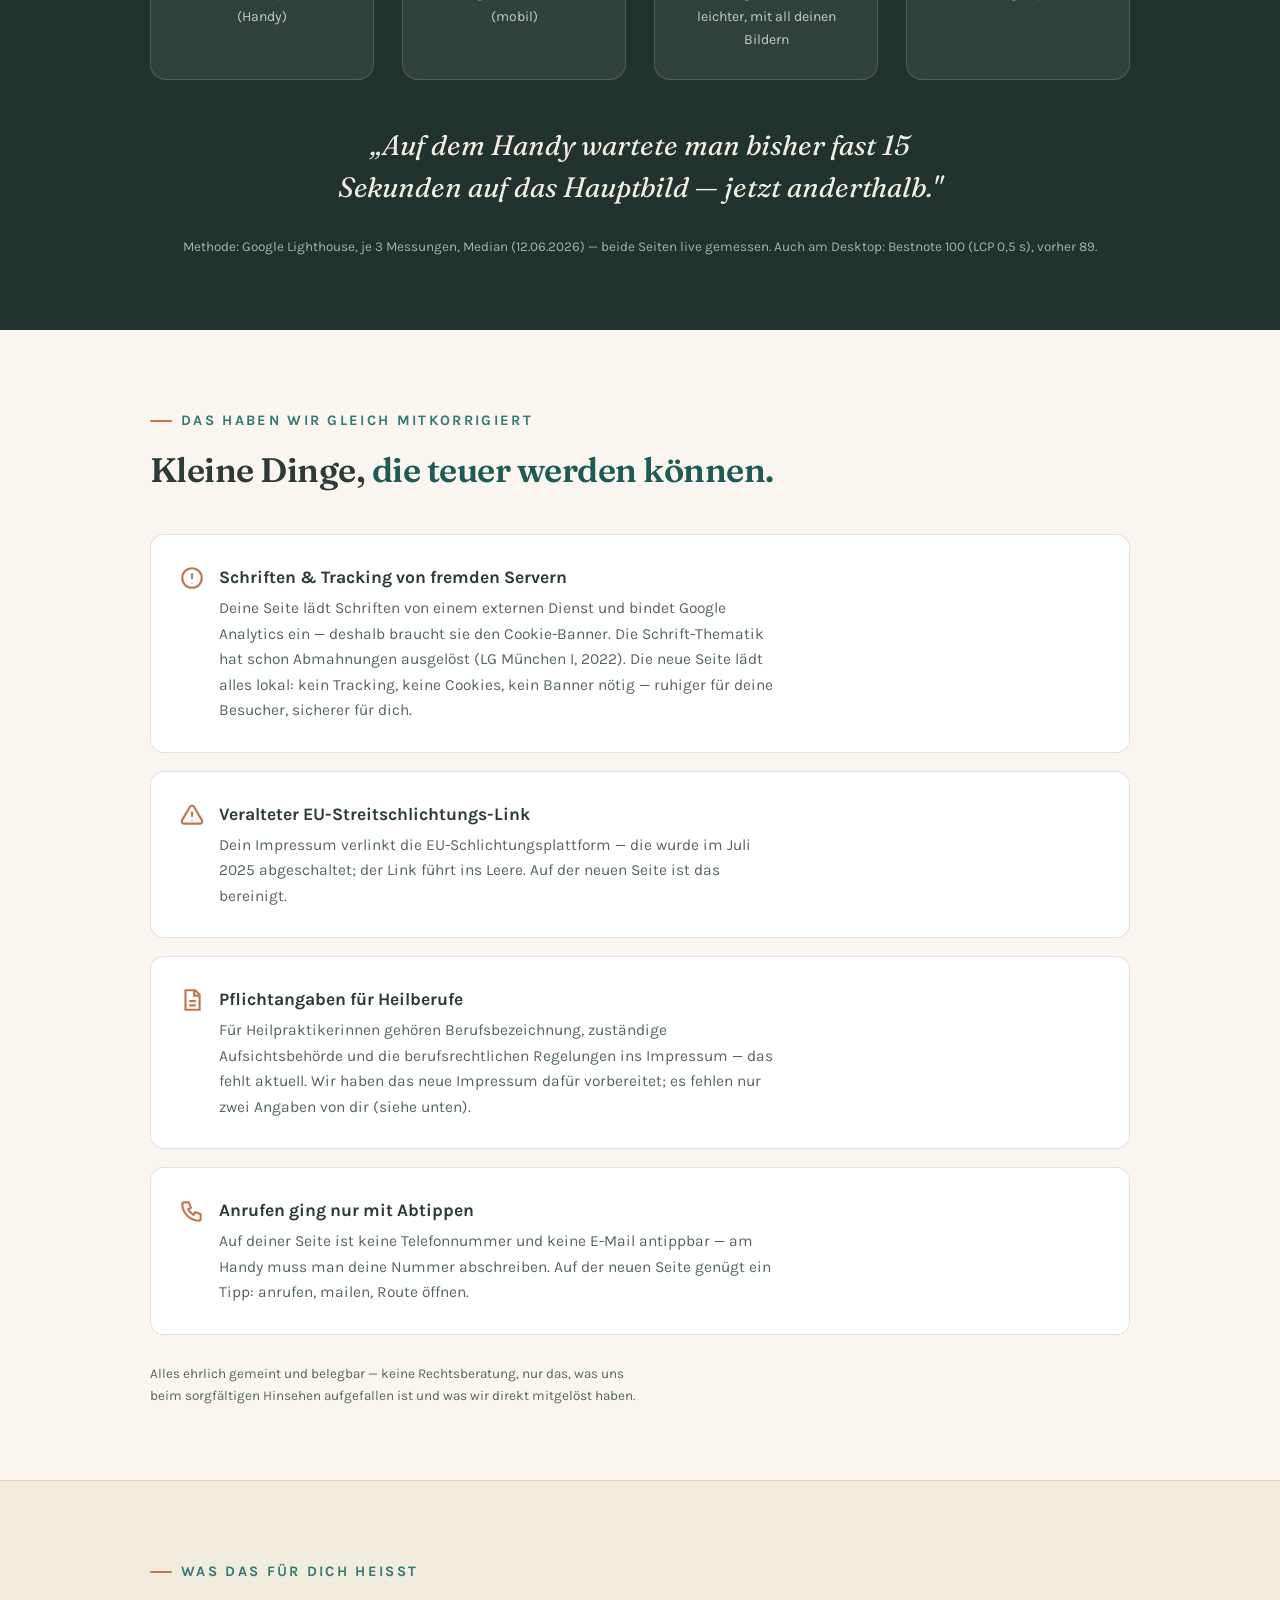
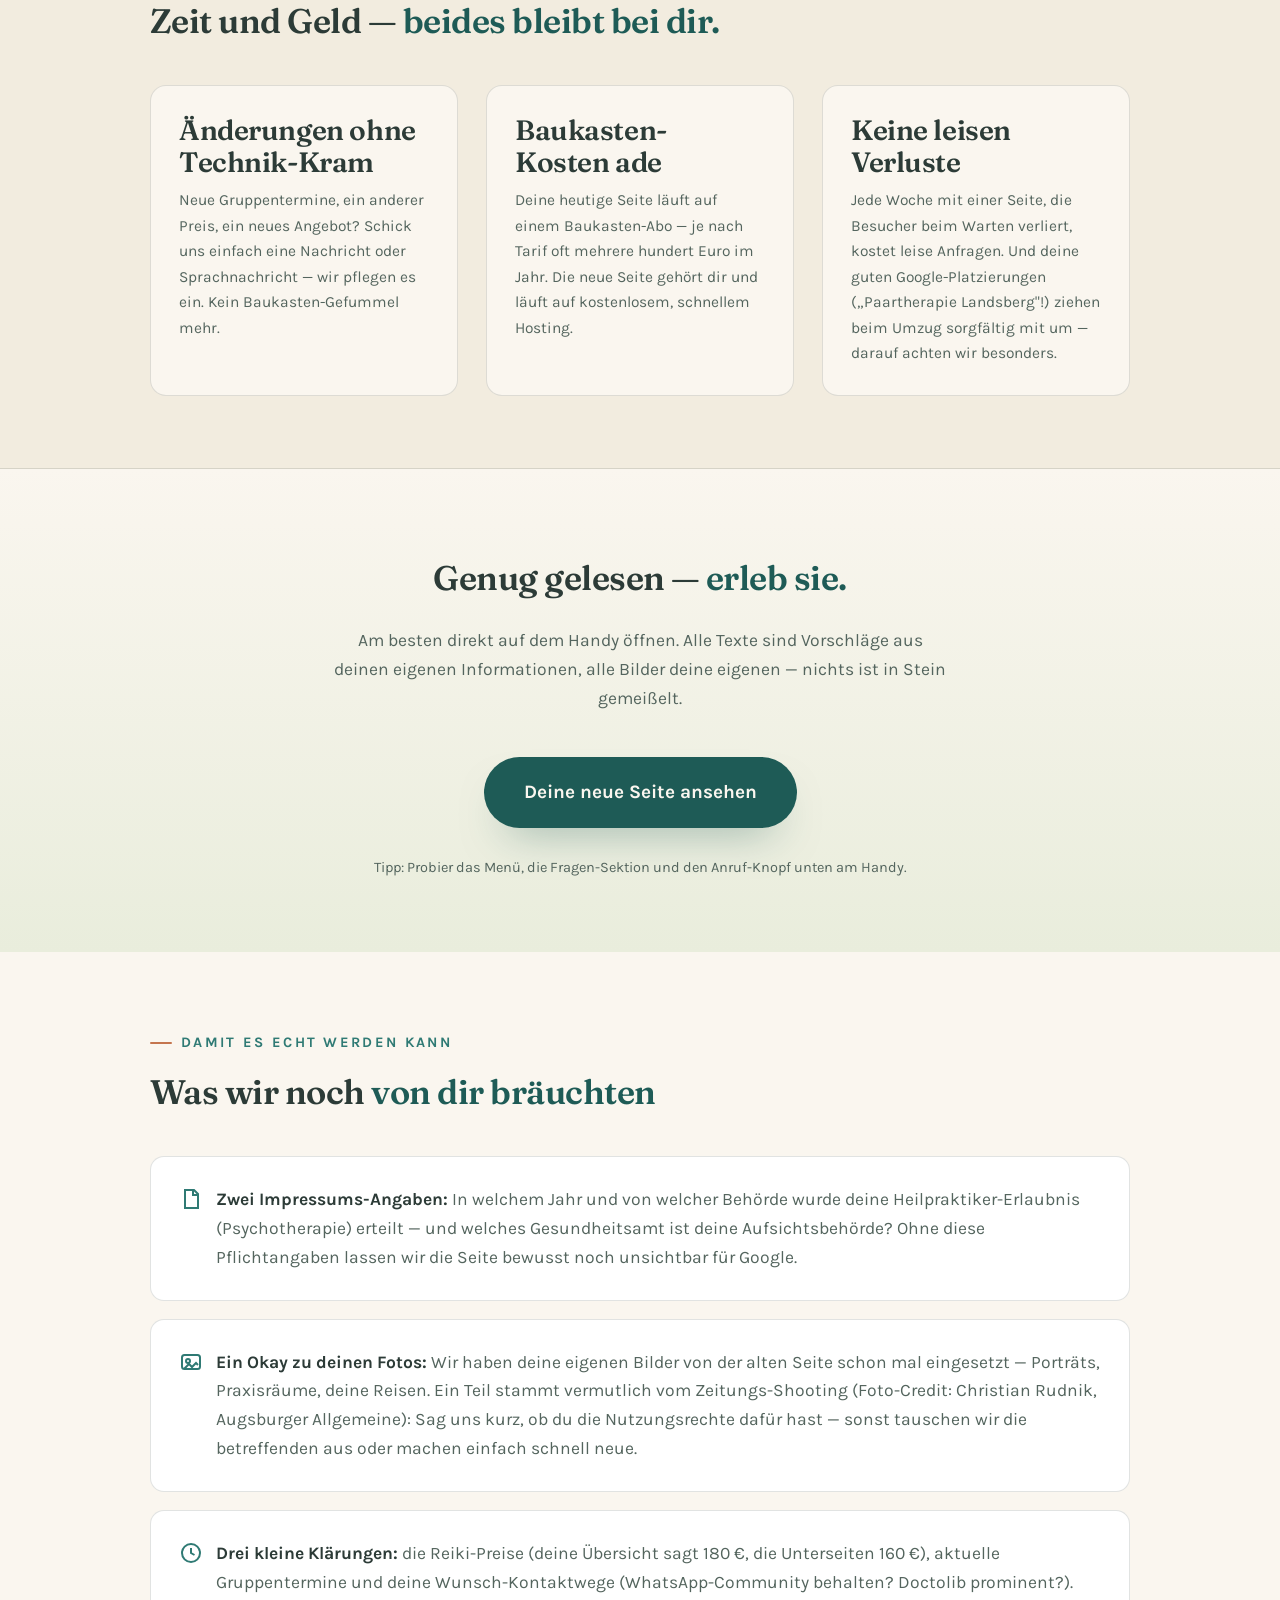
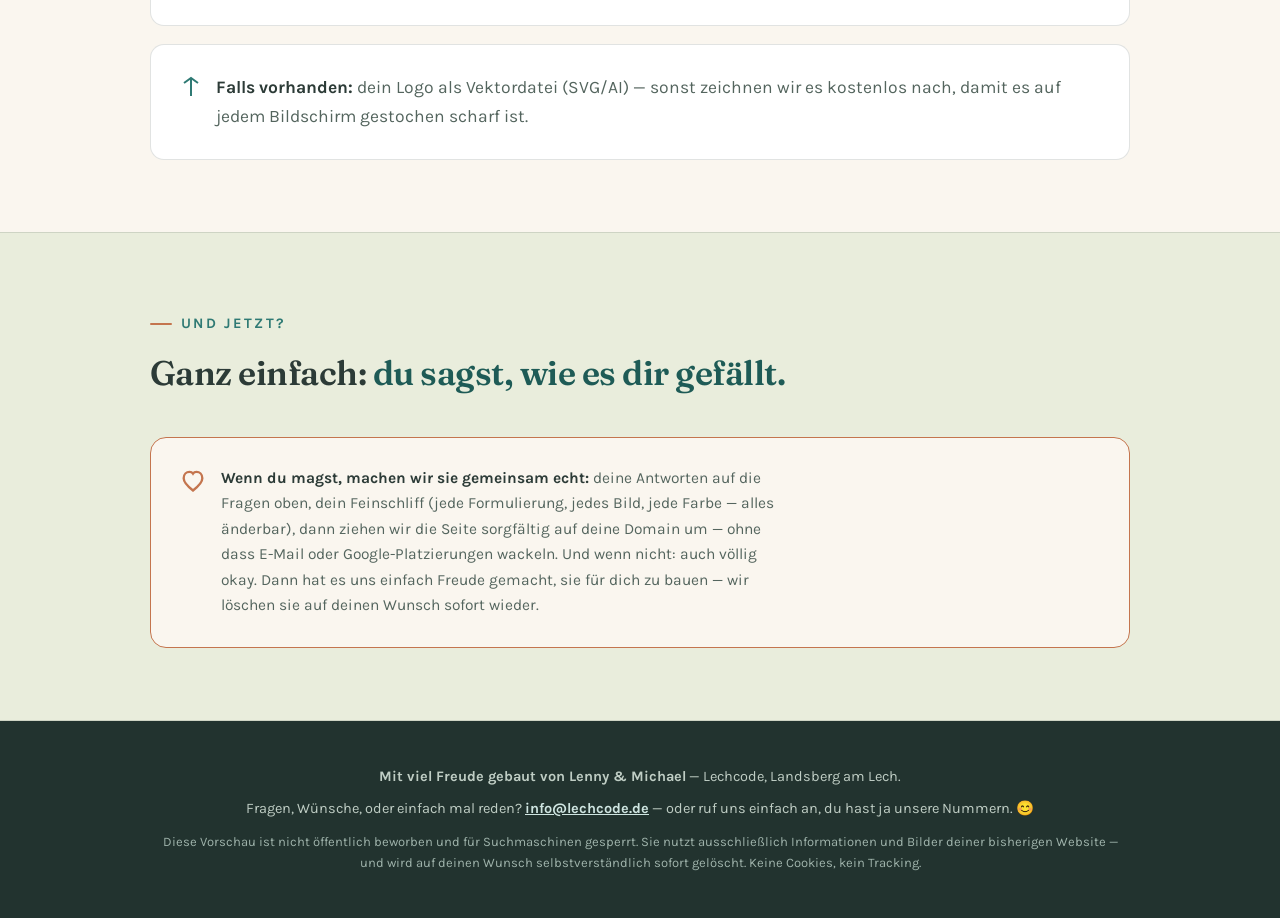
==== commit b8d24562: "Finale Tacho-Zahlen (live gemessen) + Artefakte Runde 2" ====
--- a/vorschau.html
+++ b/vorschau.html
@@ -186,13 +186,13 @@
     <p class="eyebrow">Gemessen, nicht behauptet</p>
     <h2>Die Zahlen dahinter</h2>
     <div class="tacho-grid">
-      <div class="tacho-card reveal"><div class="alt">14,9 Sekunden</div><div class="neu">1,7 s</div><div class="label">bis zum Hauptinhalt (Handy)</div></div>
-      <div class="tacho-card reveal"><div class="alt">56 / 100</div><div class="neu">100</div><div class="label">Google-Tempo-Note (mobil)</div></div>
-      <div class="tacho-card reveal"><div class="alt">2,8 MB</div><div class="neu">131 KB</div><div class="label">Seitengewicht — 22× leichter</div></div>
-      <div class="tacho-card reveal"><div class="alt">59</div><div class="neu">6</div><div class="label">Serveranfragen pro Aufruf</div></div>
-    </div>
-    <p class="tacho-satz">„Auf dem Handy wartete man bisher fast 15 Sekunden auf das Hauptbild — auf der neuen Seite keine zwei."</p>
-    <p class="tacho-fine">Methode: Google Lighthouse, je 3 Messungen, Median (12.06.2026). Alt: live. Neu: lokale Messung — auf echtem Hosting eher noch schneller. Auch am Desktop: Bestnote 100, vorher 89.</p>
+      <div class="tacho-card reveal"><div class="alt">14,9 Sekunden</div><div class="neu">1,5 s</div><div class="label">bis zum Hauptinhalt (Handy)</div></div>
+      <div class="tacho-card reveal"><div class="alt">56 / 100</div><div class="neu">98</div><div class="label">Google-Tempo-Note (mobil)</div></div>
+      <div class="tacho-card reveal"><div class="alt">2,8 MB</div><div class="neu">220 KB</div><div class="label">Seitengewicht — 13× leichter, mit all deinen Bildern</div></div>
+      <div class="tacho-card reveal"><div class="alt">59</div><div class="neu">8</div><div class="label">Serveranfragen pro Aufruf</div></div>
+    </div>
+    <p class="tacho-satz">„Auf dem Handy wartete man bisher fast 15 Sekunden auf das Hauptbild — jetzt anderthalb."</p>
+    <p class="tacho-fine">Methode: Google Lighthouse, je 3 Messungen, Median (12.06.2026) — beide Seiten live gemessen. Auch am Desktop: Bestnote 100 (LCP 0,5 s), vorher 89.</p>
   </div>
 </section>
 
